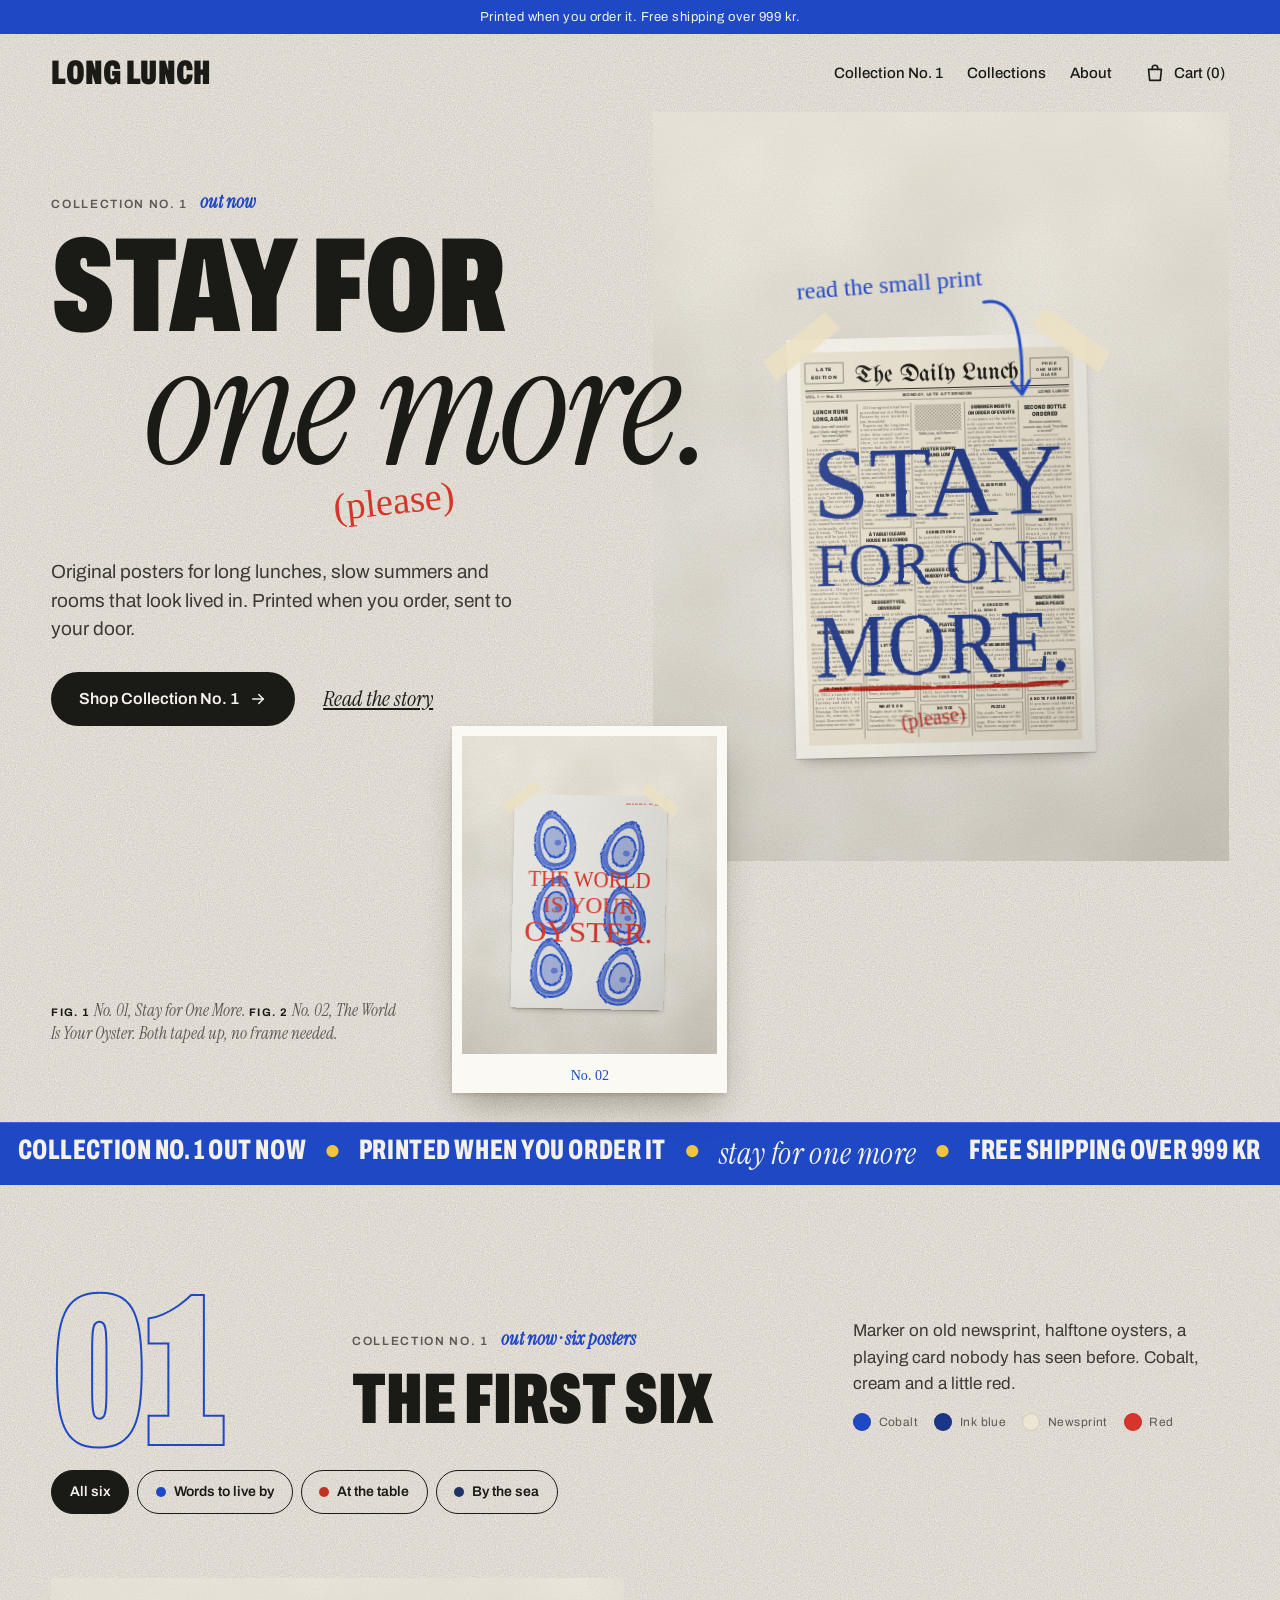
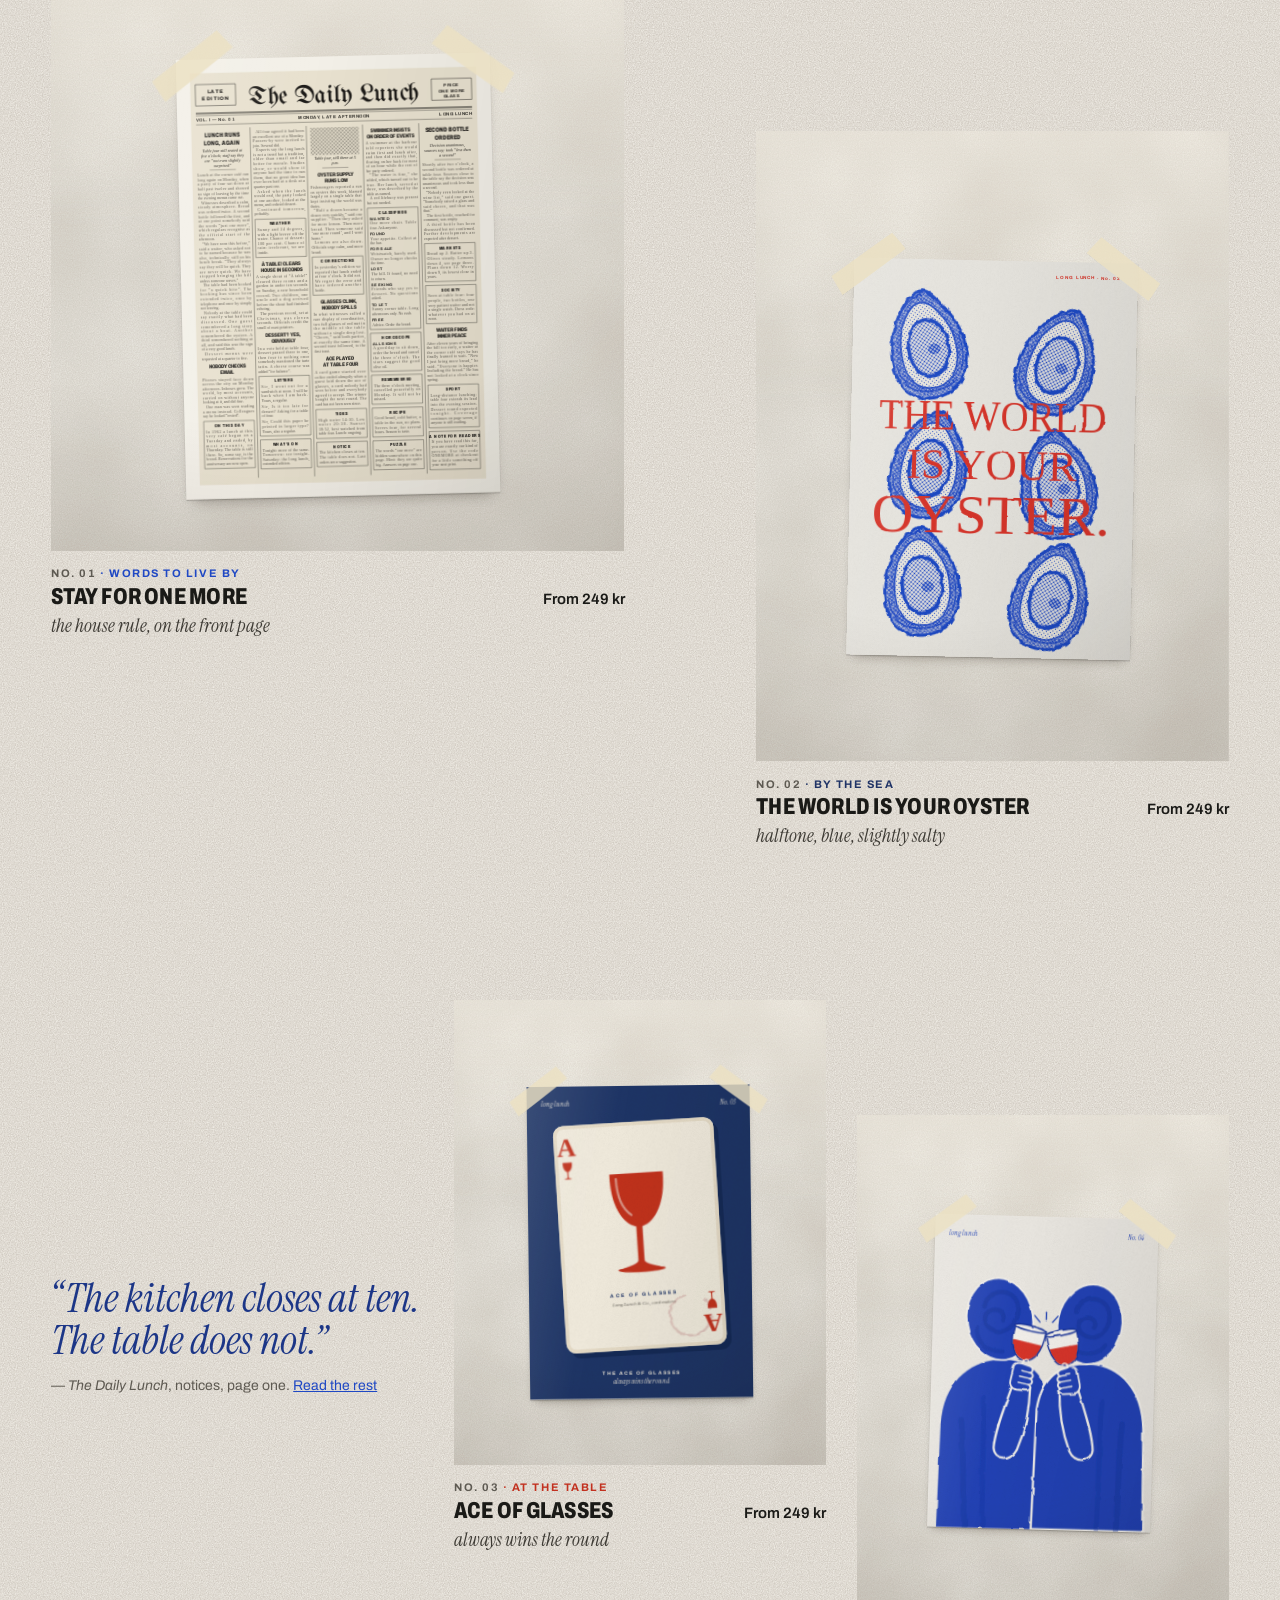
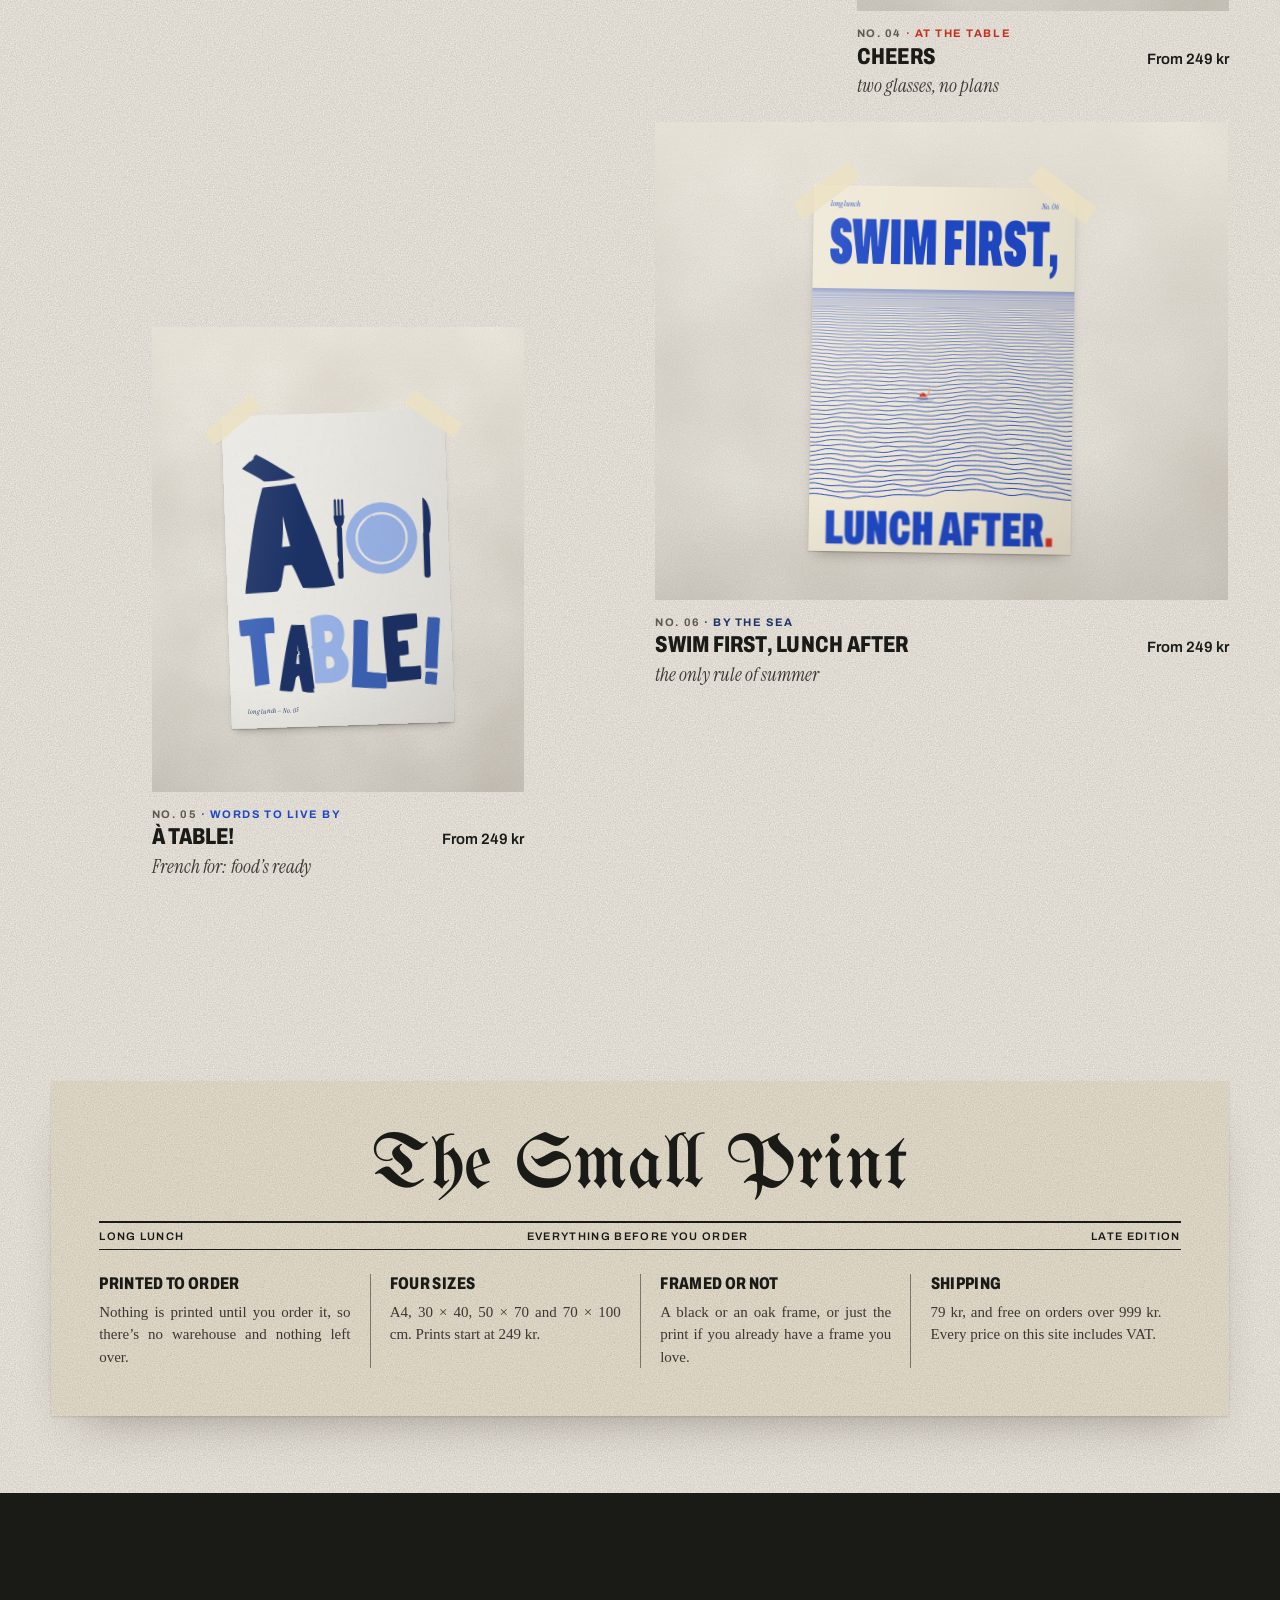
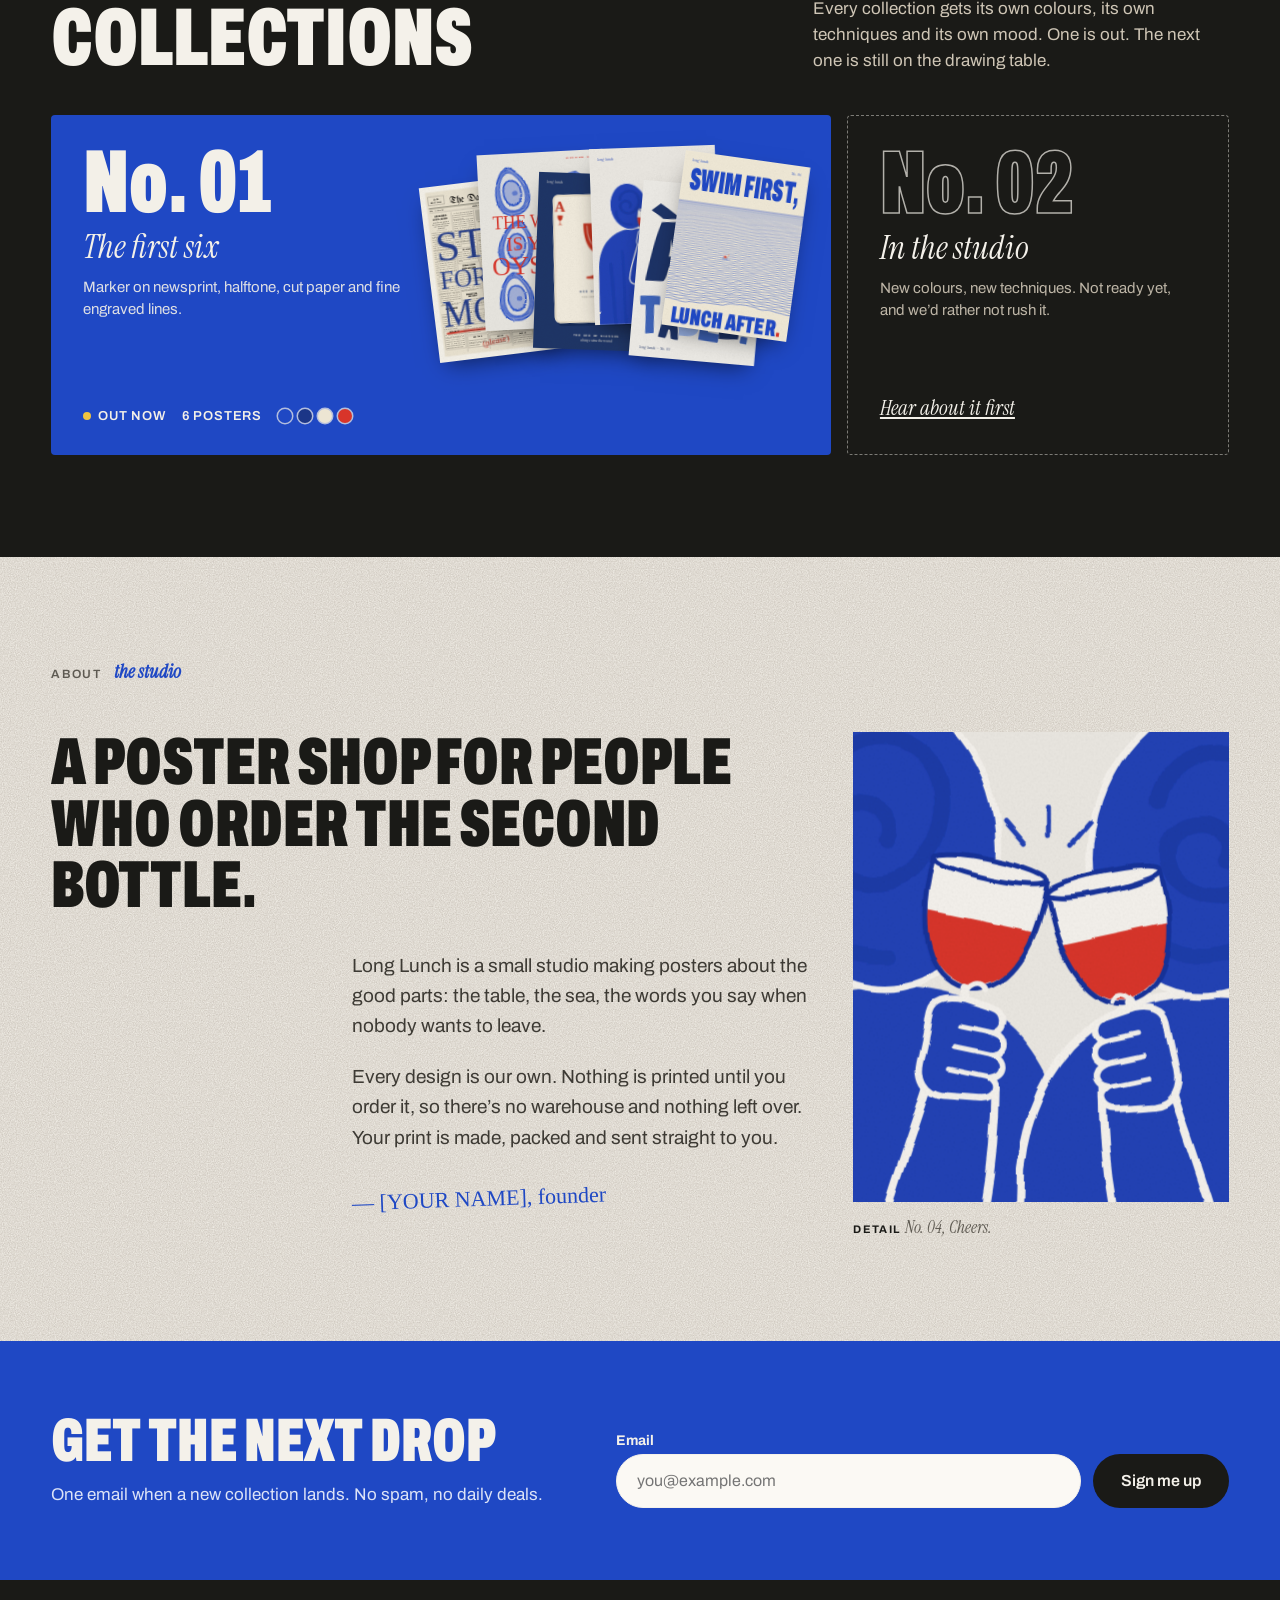
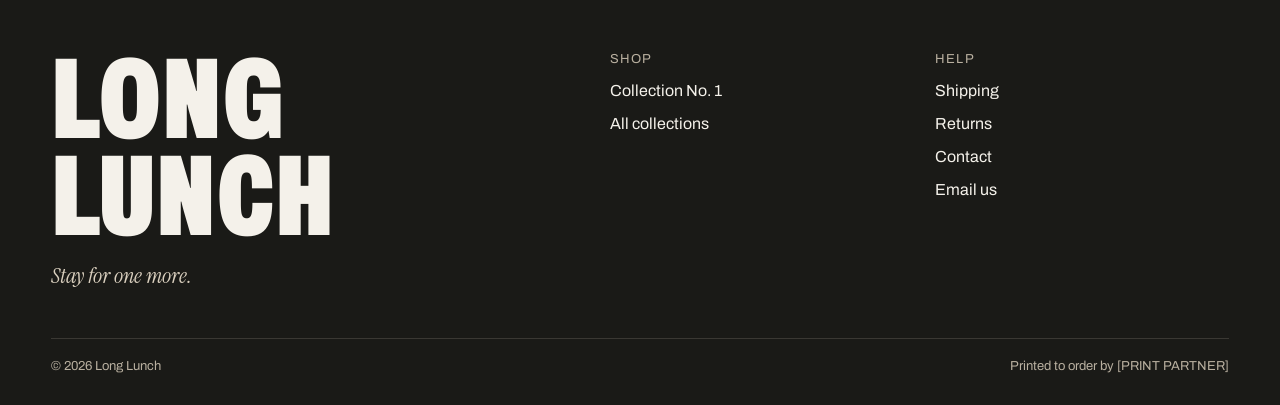
==== index.html @ 7302179b "Unpack site files from zip" ====
<!doctype html>
<html lang="en">
<head>
<meta charset="utf-8">
<meta name="viewport" content="width=device-width, initial-scale=1">
<title>Long Lunch — Original posters, printed to order</title>
<meta name="description" content="Original posters for long lunches, slow summers and rooms that look lived in. Printed when you order, sent to your door.">
<script>document.documentElement.classList.add('js');</script>
<link rel="preconnect" href="https://fonts.googleapis.com">
<link rel="preconnect" href="https://fonts.gstatic.com" crossorigin>
<link rel="stylesheet" href="https://fonts.googleapis.com/css2?family=Archivo:ital,wdth,wght@0,62..125,100..900;1,62..125,100..900&amp;family=Instrument+Serif:ital@0;1&amp;family=Londrina+Solid:wght@900&amp;family=Old+Standard+TT:ital,wght@0,400;0,700;1,400&amp;family=Permanent+Marker&amp;family=UnifrakturMaguntia&amp;display=swap">
<link rel="stylesheet" href="css/style.css">
</head>
<body>
<a class="skip" href="#main">Skip to content</a>

<div class="topbar">Printed when you order it. Free shipping over 999&nbsp;kr.</div>

<header class="site-header wrap">
  <a class="logo" href="index.html">LONG LUNCH</a>
  <div class="header-right">
    <nav class="main-nav" aria-label="Main">
      <a href="#collection-1">Collection No. 1</a>
      <a href="#collections">Collections</a>
      <a href="#about">About</a>
    </nav>
    <a class="cart" href="cart.html" aria-label="Cart">
      <svg aria-hidden="true" width="22" height="22" viewBox="0 0 24 24" fill="none" stroke="currentColor" stroke-width="1.8" stroke-linejoin="round" stroke-linecap="round"><path d="M5 8h14l-1.2 12H6.2L5 8z"/><path d="M9 8V6.5a3 3 0 0 1 6 0V8"/></svg>
      <span>Cart (<span data-cart-count>0</span>)</span>
    </a>
  </div>
</header>

<main id="main">

  <!-- Hero: the headline runs across the wall the poster hangs on -->
  <section class="hero wrap" aria-labelledby="hero-title">
    <div class="hero-type" data-reveal>
      <p class="kicker">Collection No. 1 <em>out now</em></p>
      <h1 id="hero-title" class="hero-title">
        <span class="ht-sans">Stay for</span>
        <span class="ht-serif">one more.</span>
      </h1>
      <span class="marker hero-please" aria-hidden="true">(please)</span>
    </div>

    <div class="hero-copy" data-reveal>
      <p class="lede">Original posters for long lunches, slow summers and rooms that look lived in. Printed when you order, sent to your door.</p>
      <div class="hero-actions">
        <a class="btn" href="#collection-1">Shop Collection No. 1
          <svg aria-hidden="true" width="18" height="18" viewBox="0 0 24 24" fill="none" stroke="currentColor" stroke-width="2" stroke-linecap="round" stroke-linejoin="round"><path d="M5 12h14"/><path d="M13 6l6 6-6 6"/></svg>
        </a>
        <a class="link-serif" href="#about">Read the story</a>
      </div>
    </div>

    <figure class="hero-fig hero-fig-main" data-reveal>
      <a href="product.html?p=stay" aria-label="No. 01, Stay for One More. View poster.">
        <div data-scene="stay" data-vars="--py: 58%; --pw: .52; --ph: .62" data-note="read the small print" data-note-where="piece" data-note-color="#1F48C4"></div>
      </a>
    </figure>

    <figure class="hero-fig hero-fig-second" data-reveal>
      <a href="product.html?p=oyster" aria-label="No. 02, The World Is Your Oyster. View poster.">
        <div data-scene="oyster"></div>
      </a>
      <figcaption aria-hidden="true">No. 02</figcaption>
    </figure>

    <p class="fig-caption hero-caption"><b>Fig. 1</b>No. 01, Stay for One More. <b>Fig. 2</b>No. 02, The World Is Your Oyster. Both taped up, no frame needed.</p>

  </section>

  <!-- Ticker -->
  <div class="ticker">
    <p class="sr-only">Collection No. 1 is out now. Printed when you order it. Free shipping over 999 kr.</p>
    <div class="ticker-track" aria-hidden="true">
      <span>Collection No. 1 out now</span><span class="t-dot">●</span>
      <span>Printed when you order it</span><span class="t-dot">●</span>
      <span class="t-serif">stay for one more</span><span class="t-dot">●</span>
      <span>Free shipping over 999 kr</span><span class="t-dot">●</span>
      <span>Collection No. 1 out now</span><span class="t-dot">●</span>
      <span>Printed when you order it</span><span class="t-dot">●</span>
      <span class="t-serif">stay for one more</span><span class="t-dot">●</span>
      <span>Free shipping over 999 kr</span><span class="t-dot">●</span>
    </div>
  </div>

  <!-- Collection No. 1 -->
  <section id="collection-1" class="c1" aria-labelledby="c1-title">
    <div class="wrap">
      <header class="c1-head">
        <p class="c1-no" aria-hidden="true">01</p>
        <div class="c1-title" data-reveal>
          <p class="kicker">Collection No. 1 <em>out now · six posters</em></p>
          <h2 id="c1-title" class="display">The first six</h2>
        </div>
        <div class="c1-meta" data-reveal>
          <p>Marker on old newsprint, halftone oysters, a playing card nobody has seen before. Cobalt, cream and a little red.</p>
          <ul class="palette" aria-label="Colours in this collection">
            <li style="--c:#1F48C4">Cobalt</li>
            <li style="--c:#1C3687">Ink blue</li>
            <li style="--c:#ECE5D3">Newsprint</li>
            <li style="--c:#D8352A">Red</li>
          </ul>
        </div>
      </header>

      <div class="themes" role="group" aria-label="Filter by theme">
        <button type="button" class="chip" data-filter="" aria-pressed="true">All six</button>
        <button type="button" class="chip" data-filter="Words to live by" aria-pressed="false" style="--c:#1F48C4"><i aria-hidden="true"></i>Words to live by</button>
        <button type="button" class="chip" data-filter="At the table" aria-pressed="false" style="--c:#C2311F"><i aria-hidden="true"></i>At the table</button>
        <button type="button" class="chip" data-filter="By the sea" aria-pressed="false" style="--c:#1F3366"><i aria-hidden="true"></i>By the sea</button>
      </div>
      <p class="filter-note" role="status" data-filter-note hidden>
        Showing <strong data-filter-name></strong> ·
        <button type="button" class="text-button" data-filter-clear>Show all six</button>
      </p>

      <div class="ed-grid" data-poster-grid></div>
    </div>
  </section>

  <!-- The small print, set as a newspaper page -->
  <section class="smallprint wrap" aria-labelledby="sp-title">
    <div class="sp-sheet" data-reveal>
      <h2 id="sp-title" class="sp-title">The Small Print</h2>
      <p class="sp-dateline"><span>Long Lunch</span><span>Everything before you order</span><span>Late edition</span></p>
      <div class="sp-cols">
        <div><h3>Printed to order</h3><p>Nothing is printed until you order it, so there’s no warehouse and nothing left over.</p></div>
        <div><h3>Four sizes</h3><p>A4, 30 × 40, 50 × 70 and 70 × 100 cm. Prints start at 249 kr.</p></div>
        <div><h3>Framed or not</h3><p>A black or an oak frame, or just the print if you already have a frame you love.</p></div>
        <div><h3>Shipping</h3><p>79 kr, and free on orders over 999 kr. Every price on this site includes VAT.</p></div>
      </div>
    </div>
  </section>

  <!-- Collections index: one out, more to come -->
  <section id="collections" class="collections" aria-labelledby="coll-title">
    <div class="wrap c1">
      <div class="coll-head">
        <h2 id="coll-title" class="display">Collections</h2>
        <p>Every collection gets its own colours, its own techniques and its own mood. One is out. The next one is still on the drawing table.</p>
      </div>
      <ol class="coll-list">
        <li class="coll" data-reveal>
          <a class="coll-card" href="#collection-1">
            <span class="coll-text">
              <span class="coll-no">No. 01</span>
              <span class="coll-name">The first six</span>
              <span class="coll-desc">Marker on newsprint, halftone, cut paper and fine engraved lines.</span>
              <span class="coll-status">
                <span class="live">Out now</span>
                <span>6 posters</span>
                <span class="coll-dots" aria-hidden="true"><i style="--c:#1F48C4"></i><i style="--c:#1C3687"></i><i style="--c:#ECE5D3"></i><i style="--c:#D8352A"></i></span>
              </span>
            </span>
            <span class="coll-strip" data-coll-strip aria-hidden="true"></span>
          </a>
        </li>
        <li class="coll coll--next" data-reveal>
          <div class="coll-next">
            <span class="coll-no">No. 02</span>
            <span class="coll-name">In the studio</span>
            <span class="coll-desc">New colours, new techniques. Not ready yet, and we’d rather not rush it.</span>
            <a href="#newsletter">Hear about it first</a>
          </div>
        </li>
      </ol>
    </div>
  </section>

  <!-- Story -->
  <section id="about" class="about wrap" aria-labelledby="about-title">
    <p class="kicker">About <em>the studio</em></p>
    <h2 id="about-title" class="display about-title" data-reveal>A poster shop for people who order the second bottle.</h2>
    <figure class="about-fig" data-reveal>
      <div class="detail-crop" style="--fx: 50%; --fy: 44%"><div class="poster" data-poster="cheers"></div></div>
      <figcaption class="fig-caption"><b>Detail</b>No. 04, Cheers.</figcaption>
    </figure>
    <div class="about-copy" data-reveal>
      <p>Long Lunch is a small studio making posters about the good parts: the table, the sea, the words you say when nobody wants to leave.</p>
      <p>Every design is our own. Nothing is printed until you order it, so there’s no warehouse and nothing left over. Your print is made, packed and sent straight to you.</p>
      <p class="signature">— [YOUR NAME], founder</p>
    </div>
  </section>

  <!-- Newsletter -->
  <section id="newsletter" class="newsletter" aria-labelledby="nl-title">
    <div class="newsletter-inner wrap">
      <div class="newsletter-copy">
        <h2 id="nl-title" class="display">Get the next drop</h2>
        <p>One email when a new collection lands. No spam, no daily deals.</p>
      </div>
      <form class="newsletter-form" data-newsletter>
        <div class="field">
          <label for="email">Email</label>
          <input id="email" name="email" type="email" autocomplete="email" placeholder="you@example.com" required>
        </div>
        <button type="submit" class="btn">Sign me up</button>
        <p class="form-thanks" role="status" data-newsletter-thanks hidden>Thanks. We’ll save you a seat.</p>
      </form>
    </div>
  </section>

</main>

<footer class="site-footer">
  <div class="wrap footer-inner">
    <div class="footer-top">
      <div class="footer-brand">
        <p class="footer-logo">LONG<br>LUNCH</p>
        <p class="footer-tag">Stay for one more.</p>
      </div>
      <nav class="footer-nav" aria-label="Footer">
        <div>
          <p class="footer-head">Shop</p>
          <a href="#collection-1">Collection No. 1</a>
          <a href="#collections">All collections</a>
        </div>
        <div>
          <p class="footer-head">Help</p>
          <a href="help.html#shipping">Shipping</a>
          <a href="help.html#returns">Returns</a>
          <a href="help.html#contact">Contact</a>
          <a href="mailto:longlunchcompany@gmail.com">Email us</a>
        </div>
        <div data-follow>
          <p class="footer-head">Follow</p>
          <a href="#" data-social="instagram" hidden>Instagram</a>
          <a href="#" data-social="pinterest" hidden>Pinterest</a>
        </div>
      </nav>
    </div>
    <div class="footer-bottom">
      <span>© 2026 Long Lunch</span>
      <span>Printed to order by [PRINT PARTNER]</span>
    </div>
  </div>
</footer>

<script src="js/posters.js"></script>
<script src="js/site.js"></script>
</body>
</html>
---- css/style.css ----
/* =========================================================
   Long Lunch — styles
   1. Tokens  2. Base  3. Header  4. Type & buttons
   5. Scenes (how posters are staged)  6. Home sections
   7. Product page  8. Motion  9. Small screens
   ========================================================= */

/* ---------- 1. Tokens ---------- */

:root {
  --paper: #F4F1EA;
  --newsprint: #ECE5D3;
  --ink: #1A1A17;
  --cobalt: #1F48C4;
  --ink-blue: #1C3687;
  --navy: #1F3366;
  --red: #D8352A;
  --body: #3D3A34;
  --muted: #5E5A52;
  --line: #D9D2C4;
  --sand: #E8E2D5;
  --cream: #FBF9F4;
  --on-ink: #F4F1EA;
  --on-ink-muted: #B9B0A0;

  --gutter: clamp(1rem, 4vw, 4rem);
  --sans: Archivo, "Helvetica Neue", Arial, sans-serif;
  --serif: "Instrument Serif", Georgia, serif;
  --marker: "Permanent Marker", "Marker Felt", cursive;
  --news: "Old Standard TT", Georgia, serif;
  --blackletter: UnifrakturMaguntia, "Old English Text MT", serif;

  --ease: cubic-bezier(.2, .7, .2, 1);

  /* fine paper grain and larger blotches, used on walls and the page */
  --grain: url("data:image/svg+xml,%3Csvg xmlns='http://www.w3.org/2000/svg' width='220' height='220'%3E%3Cfilter id='n'%3E%3CfeTurbulence type='fractalNoise' baseFrequency='.85' numOctaves='3' stitchTiles='stitch'/%3E%3CfeColorMatrix values='0 0 0 0 .35 0 0 0 0 .3 0 0 0 0 .25 0 0 0 .5 0'/%3E%3C/filter%3E%3Crect width='100%25' height='100%25' filter='url(%23n)'/%3E%3C/svg%3E");
  --blotch: url("data:image/svg+xml,%3Csvg xmlns='http://www.w3.org/2000/svg' width='600' height='600'%3E%3Cfilter id='b'%3E%3CfeTurbulence type='fractalNoise' baseFrequency='.008' numOctaves='3' stitchTiles='stitch'/%3E%3CfeColorMatrix values='0 0 0 0 .3 0 0 0 0 .24 0 0 0 0 .18 0 0 0 .55 -.12'/%3E%3C/filter%3E%3Crect width='100%25' height='100%25' filter='url(%23b)'/%3E%3C/svg%3E");
}

/* ---------- 2. Base ---------- */

* { box-sizing: border-box; }
html { scroll-behavior: smooth; }
body {
  margin: 0;
  background: var(--paper) var(--grain) repeat;
  background-size: 220px;
  color: var(--ink);
  font-family: var(--sans);
  font-stretch: 100%;
  -webkit-font-smoothing: antialiased;
}
a { color: var(--ink); }
a:hover { color: var(--cobalt); }
:focus-visible { outline: 2px solid var(--cobalt); outline-offset: 3px; }
[hidden] { display: none !important; }
img, svg { max-width: 100%; }

.wrap { max-width: 1440px; margin: 0 auto; padding-left: var(--gutter); padding-right: var(--gutter); }

.sr-only {
  position: absolute; width: 1px; height: 1px; padding: 0; margin: -1px;
  overflow: hidden; clip: rect(0 0 0 0); white-space: nowrap; border: 0;
}
.skip {
  position: absolute; left: 1rem; top: -4rem; z-index: 50;
  padding: .75rem 1rem; background: var(--ink); color: var(--on-ink); border-radius: 999px;
}
.skip:focus { top: 1rem; color: var(--on-ink); }

/* ---------- 3. Header ---------- */

.topbar {
  background: var(--cobalt);
  color: var(--on-ink);
  padding: 10px 1rem;
  text-align: center;
  font-size: 13px;
  letter-spacing: .04em;
}
.site-header {
  position: relative;
  z-index: 10;
  display: flex;
  flex-wrap: wrap;
  align-items: center;
  justify-content: space-between;
  gap: .25rem 2rem;
  padding-top: 1rem;
  padding-bottom: 1rem;
}
.logo {
  color: var(--ink);
  text-decoration: none;
  font-weight: 900;
  font-stretch: 62%;
  font-size: 34px;
  line-height: 1;
  letter-spacing: .01em;
  padding: 6px 0;
}
.header-right { display: flex; flex-wrap: wrap; align-items: center; gap: 0 1.75rem; }
.main-nav { display: flex; flex-wrap: wrap; gap: 0 1.5rem; font-size: 15px; font-weight: 500; }
.main-nav a { text-decoration: none; padding: 12px 0; }
.cart { display: inline-flex; align-items: center; gap: 8px; min-height: 44px; padding: 0 4px; text-decoration: none; font-size: 15px; font-weight: 500; }

/* ---------- 4. Type & buttons ---------- */

.display { margin: 0; font-weight: 900; font-stretch: 62%; line-height: .9; text-transform: uppercase; }

.kicker {
  margin: 0 0 1rem;
  display: flex;
  flex-wrap: wrap;
  align-items: baseline;
  gap: .25rem .75rem;
  font-size: 12px;
  font-weight: 600;
  letter-spacing: .14em;
  text-transform: uppercase;
  color: var(--muted);
}
.kicker em { font-family: var(--serif); font-size: 19px; letter-spacing: 0; text-transform: none; color: var(--cobalt); }

.marker { font-family: var(--marker); font-weight: 400; line-height: 1; }

.btn {
  display: inline-flex;
  align-items: center;
  justify-content: center;
  gap: 10px;
  min-height: 54px;
  padding: 0 1.75rem;
  border: 0;
  border-radius: 999px;
  background: var(--ink);
  color: var(--on-ink);
  text-decoration: none;
  font: 600 16px/1 var(--sans);
  cursor: pointer;
  transition: background .2s ease, transform .2s var(--ease);
}
.btn:hover { background: var(--cobalt); color: var(--on-ink); }
.btn:active { transform: translateY(1px); }
.btn svg { transition: transform .25s var(--ease); }
.btn:hover svg { transform: translateX(3px); }

.link-serif { font-family: var(--serif); font-style: italic; font-size: 22px; padding: 10px 0; }

.caption, .fig-caption {
  margin: .875rem 0 0;
  font-family: var(--serif);
  font-style: italic;
  font-size: 17px;
  line-height: 1.35;
  color: var(--muted);
}
.fig-caption b { font-family: var(--sans); font-style: normal; font-size: 11px; font-weight: 700; letter-spacing: .12em; text-transform: uppercase; color: var(--ink); margin-right: .35em; }

.text-button { border: 0; padding: 6px 0; background: none; color: var(--cobalt); font: inherit; text-decoration: underline; cursor: pointer; }

/* ---------- 5. Scenes ----------
   A scene is a small room the poster hangs in. Each poster has its
   own wall colour and set-up (see STAGING in js/site.js). Sizes use
   container units so a scene looks right at any size. */

.scene {
  position: relative;
  overflow: hidden;
  isolation: isolate;
  container-type: size;
  aspect-ratio: var(--ar, 4 / 5);
  background-color: var(--wall, #E8E0D0);
}
.stage { position: absolute; inset: 0; transition: transform .9s var(--ease); }
.stage::before {
  content: "";
  position: absolute;
  inset: 0;
  z-index: 0;
  background-image: var(--grain), var(--blotch);
  background-size: 220px, 140cqw;
  mix-blend-mode: multiply;
  opacity: .55;
  pointer-events: none;
}

.poster { width: 100%; aspect-ratio: 5 / 7; }
.poster svg { display: block; width: 100%; height: 100%; }

.piece {
  --pw: .52; --ph: .62; --px: 50%; --py: 52%; --rot: 0deg;
  position: absolute;
  z-index: 2;
  left: var(--px);
  top: var(--py);
  width: min(calc(var(--pw) * 100cqw), calc(var(--ph) * 74cqh));
  transform: translate(-50%, -50%) rotate(var(--rot));
  box-shadow:
    0 1px 2px rgba(30, 20, 10, .28),
    0 1.6cqw 3cqw -1cqw rgba(30, 20, 10, .32),
    0 5cqw 9cqw -4cqw rgba(30, 20, 10, .38);
  transition: width .45s var(--ease);
}
.piece--framed { border: max(4px, 1.5cqw) solid var(--frame, #1C1B18); background: var(--cream); }
.piece--framed .mat { padding: 8%; box-shadow: inset .4cqw .6cqw 1.2cqw rgba(40, 28, 16, .16); }
.piece--black { --frame: #1C1B18; }
.piece--oak {
  --frame: #B88A5A;
  border-image: linear-gradient(135deg, #C79A69, #A97A47 40%, #BE8F5C 70%, #A0703F) 1;
}
.piece--paper .mat { padding: 0; }
.piece--paper::after {
  content: "";
  position: absolute;
  inset: 0;
  background: linear-gradient(100deg, rgba(255, 255, 255, .12), rgba(255, 255, 255, 0) 35%, rgba(0, 0, 0, .07));
  pointer-events: none;
}
.piece--lean { top: auto; transform: translateX(-50%) rotate(var(--rot)); transform-origin: 50% 100%; }

.light, .light-back { position: absolute; inset: 0; z-index: 4; pointer-events: none; overflow: hidden; }
.light-back { z-index: 1; }
.light::before, .light::after, .light-back::before, .light-back::after { content: ""; position: absolute; pointer-events: none; }
.vignette {
  position: absolute; inset: 0; z-index: 5; pointer-events: none;
  background: radial-gradient(130% 100% at 38% 28%, rgba(0, 0, 0, 0) 50%, rgba(45, 30, 15, .16) 100%);
  mix-blend-mode: multiply;
}

/* Window light: a warm patch with soft window-bar shadows across wall and poster */
.scene--window .light-back::before {
  left: 34%; top: -12%; width: 82%; height: 92%;
  background: rgba(255, 240, 212, .42);
  transform: skewX(-22deg) rotate(4deg);
  filter: blur(18px);
  mix-blend-mode: screen;
}
.scene--window .light-back::after,
.scene--window .light::after {
  left: 34%; top: -12%; width: 82%; height: 92%;
  background:
    linear-gradient(90deg, transparent calc(50% - 1.1cqw), rgba(60, 40, 20, .26) calc(50% - 1.1cqw) calc(50% + 1.1cqw), transparent calc(50% + 1.1cqw)),
    linear-gradient(0deg, transparent calc(55% - 1.1cqw), rgba(60, 40, 20, .26) calc(55% - 1.1cqw) calc(55% + 1.1cqw), transparent calc(55% + 1.1cqw)),
    linear-gradient(90deg, rgba(60, 40, 20, .16) 0 2.2cqw, transparent 2.2cqw calc(100% - 2.2cqw), rgba(60, 40, 20, .16) calc(100% - 2.2cqw));
  transform: skewX(-22deg) rotate(4deg);
  filter: blur(5px);
  mix-blend-mode: multiply;
}
.scene--window .light::after { opacity: .4; }

/* Taped to the wall */
.scene--tape .piece { --pw: .6; --ph: .74; --rot: 1.2deg; box-shadow: 0 1px 1px rgba(0, 0, 0, .16), 0 1.4cqw 2.4cqw -1.4cqw rgba(30, 20, 10, .4); }
.tape {
  position: absolute;
  z-index: 3;
  width: 28%;
  aspect-ratio: 3.4 / 1;
  background: rgba(236, 225, 195, .82);
  box-shadow: 0 1px 2px rgba(0, 0, 0, .14);
  clip-path: polygon(3% 6%, 97% 0, 100% 90%, 1% 100%);
}
.tape-l { left: -9%; top: -1.5%; transform: rotate(-36deg); }
.tape-r { right: -9%; top: -1.5%; transform: rotate(38deg); }
.scene--tape .light-back::before {
  inset: 0;
  background: linear-gradient(180deg, rgba(255, 248, 235, .35), rgba(255, 255, 255, 0) 45%);
  mix-blend-mode: screen;
}

/* Leaning on an oak picture ledge, on a painted wall */
.ledge {
  position: absolute; z-index: 3; left: 8%; right: 8%; bottom: 24%; height: 3.4cqw;
  background: linear-gradient(#C99A64, #A3733C);
  box-shadow: 0 1.6cqw 2cqw -1cqw rgba(30, 15, 5, .5);
}
.ledge::before { content: ""; position: absolute; left: 0; right: 0; top: -1.4cqw; height: 1.4cqw; background: #B88752; }
.scene--ledge .piece { --pw: .5; --ph: .62; --rot: -1.8deg; bottom: calc(24% + 3.2cqw); }
.vase {
  position: absolute; z-index: 3; right: 15%; bottom: calc(24% + 3.2cqw);
  width: 7cqw; aspect-ratio: 2 / 3;
  background: linear-gradient(90deg, #EFE7D6, #F8F3EA 40%, #D9CFBC);
  border-radius: 42% 42% 16% 16%;
  box-shadow: .8cqw .6cqw 1.6cqw rgba(30, 15, 5, .3);
}
.scene--ledge .light-back::before {
  inset: 0;
  background: linear-gradient(170deg, rgba(255, 236, 215, .28), rgba(255, 255, 255, 0) 55%);
  mix-blend-mode: screen;
}

/* Clipped to a nail on a tiled wall */
.scene--clip .stage {
  background-image:
    linear-gradient(rgba(70, 60, 50, .1) 1px, transparent 1px),
    linear-gradient(90deg, rgba(70, 60, 50, .1) 1px, transparent 1px);
  background-size: 10cqw 10cqw;
  background-position: -1px 3cqw;
}
.scene--clip .piece { --pw: .56; --ph: .66; --py: 55%; --rot: .9deg; box-shadow: 1.8cqw 2.2cqw 0 rgba(40, 30, 20, .1), 0 1px 2px rgba(0, 0, 0, .2), 0 1.4cqw 2.6cqw -1.2cqw rgba(30, 20, 10, .38); }
.clip { position: absolute; z-index: 3; left: 50%; top: -9%; width: 13%; transform: translateX(-50%); overflow: visible; }

/* Leaning on the floor */
.floor {
  position: absolute; z-index: 1; left: 0; right: 0; bottom: 0; height: 16%;
  background: repeating-linear-gradient(98deg, #B98552 0 9cqw, #A97646 9cqw calc(9cqw + 2px));
}
.floor::after { content: ""; position: absolute; inset: 0; background: linear-gradient(rgba(40, 20, 5, .18), rgba(40, 20, 5, 0) 40%); }
.skirting { position: absolute; z-index: 1; left: 0; right: 0; bottom: 16%; height: 2.4cqw; background: #F7F2E8; border-bottom: 1px solid #CDBFA6; }
.scene--floor .piece { --pw: .54; --ph: .7; --px: 46%; --rot: -2.6deg; bottom: 11%; }
.books { position: absolute; z-index: 3; right: 10%; bottom: 13%; width: 18cqw; }
.books i { display: block; height: 2.6cqw; margin-top: .3cqw; border-radius: 1px; box-shadow: 0 .4cqw .8cqw rgba(30, 15, 5, .25); }
.books i:nth-child(1) { width: 86%; margin-left: 8%; background: #C2311F; }
.books i:nth-child(2) { width: 100%; background: #1F3366; }
.books i:nth-child(3) { width: 92%; margin-left: 3%; background: #E8DFC9; }

/* On an oak café table, seen from above, with a coffee */
.scene--table .stage {
  background:
    repeating-linear-gradient(90deg, rgba(70, 40, 15, 0) 0 24cqw, rgba(70, 40, 15, .35) 24cqw calc(24cqw + 1.5px)),
    repeating-linear-gradient(90deg, rgba(255, 240, 220, .05) 0 .9cqw, rgba(80, 45, 15, .06) .9cqw 2.1cqw, rgba(255, 240, 220, .03) 2.1cqw 3.4cqw),
    linear-gradient(160deg, #BE905E, #A9784A 60%, #9E6E42);
}
.scene--table .piece { --pw: .62; --ph: .78; --px: 46%; --py: 54%; --rot: -5deg; box-shadow: 0 1px 1px rgba(0, 0, 0, .22), .6cqw 1.6cqw 2.4cqw -.6cqw rgba(30, 15, 5, .45); }
.coffee-ring {
  position: absolute; z-index: 3; left: 9%; bottom: 7%;
  width: 22%; aspect-ratio: 1; border-radius: 50%;
  border: .7cqw solid rgba(125, 75, 35, .22);
  border-right-color: rgba(125, 75, 35, .08);
  filter: blur(.4px);
}
.cup {
  position: absolute; z-index: 3; right: -7%; top: -6%;
  width: 34cqw; aspect-ratio: 1; border-radius: 50%;
  background: radial-gradient(circle at 45% 40%, #FBF8F1, #E7E0D2 70%);
  box-shadow: 1.2cqw 2cqw 3cqw -.6cqw rgba(30, 15, 5, .5);
}
.cup::before {
  content: ""; position: absolute; left: 21%; top: 21%; width: 58%; height: 58%; border-radius: 50%;
  background: radial-gradient(circle at 46% 44%, #6B3E1E, #3A1F0D 62%, #2A160A);
  box-shadow: 0 0 0 3.2cqw #FBF8F1, 0 0 0 3.5cqw rgba(0, 0, 0, .08), .4cqw .8cqw 1.4cqw 3.2cqw rgba(30, 15, 5, .25);
}
.cup::after {
  content: ""; position: absolute; left: 6%; bottom: 14%; width: 15%; height: 9%;
  border-radius: 99px; background: #F6F2EA; transform: rotate(-38deg);
  box-shadow: .4cqw .6cqw 1cqw rgba(30, 15, 5, .3);
}
.scene--table .light-back::before {
  inset: 0;
  background: linear-gradient(135deg, rgba(255, 238, 210, .3), rgba(255, 255, 255, 0) 50%);
  mix-blend-mode: screen;
}

/* Hard afternoon sun on a sage wall */
.scene--sun .piece { --pw: .5; --ph: .62; --py: 50%; box-shadow: -2.2cqw 2.6cqw 0 rgba(40, 45, 30, .16), 0 1px 2px rgba(0, 0, 0, .2), 0 1.6cqw 3cqw -1.2cqw rgba(30, 30, 20, .35); }
.scene--sun .light-back::before {
  inset: -30%;
  background: linear-gradient(116deg, rgba(0, 0, 0, 0) 0 41%, rgba(255, 246, 222, .5) 41% 63%, rgba(0, 0, 0, 0) 63%);
  filter: blur(2px);
  mix-blend-mode: screen;
}
.scene--sun .light-back::after,
.scene--sun .light::after {
  inset: -30%;
  background: linear-gradient(116deg, rgba(30, 40, 20, .1) 0 41%, rgba(0, 0, 0, 0) 41% 63%, rgba(30, 40, 20, .12) 63%);
  mix-blend-mode: multiply;
}
.scene--sun .light::after { opacity: .6; }

/* The wall on the product page: taped when it's just the print, hung straight when framed */
.scene--room .piece { --px: 50%; --py: 47%; width: 45%; }
.scene--tape .piece--framed { --rot: 0deg !important; box-shadow: 0 1px 2px rgba(30, 20, 10, .28), 0 1.6cqw 3cqw -1cqw rgba(30, 20, 10, .32), 0 5cqw 9cqw -4cqw rgba(30, 20, 10, .38); }
.piece--framed .tape { display: none; }
.sideboard {
  position: absolute; z-index: 1; left: 12%; right: 12%; bottom: 10.4%; height: 9%;
  background: linear-gradient(#94633A, #7E5230);
  border-top: 1.6cqw solid #A8723F;
  box-shadow: 0 2cqw 3cqw -1.6cqw rgba(30, 15, 5, .5);
}
.scene--room .floor { height: 9%; }
.scene--room .skirting { bottom: 9%; }
.scene--room .vase { left: 18%; right: auto; bottom: 19.4%; width: 5cqw; }
.scene--room .books { right: 17%; bottom: 19.4%; width: 15cqw; }

/* Loupe: a magnifying circle that follows the cursor on poster cards */
.loupe {
  position: absolute;
  inset: 0;
  z-index: 6;
  container-type: size;
  pointer-events: none;
  clip-path: circle(0 at var(--lx, 50%) var(--ly, 50%));
  transition: clip-path .35s var(--ease);
}
.loupe .stage { transform: scale(2.5); transform-origin: var(--lx, 50%) var(--ly, 50%); transition: none; }
.loupe-ring {
  position: absolute;
  z-index: 7;
  left: var(--lx, 50%);
  top: var(--ly, 50%);
  width: 40cqw;
  aspect-ratio: 1;
  border-radius: 50%;
  border: 1.5px solid rgba(251, 249, 244, .95);
  box-shadow: 0 10px 30px rgba(20, 15, 10, .3), inset 0 0 0 1px rgba(0, 0, 0, .06);
  transform: translate(-50%, -50%) scale(.6);
  opacity: 0;
  pointer-events: none;
  transition: opacity .25s ease, transform .35s var(--ease);
}
.scene.is-looking .loupe { clip-path: circle(20cqw at var(--lx, 50%) var(--ly, 50%)); }
.scene.is-looking .loupe-ring { opacity: 1; transform: translate(-50%, -50%) scale(1); }

/* Handwritten notes on a couple of scenes */
.anno {
  position: absolute;
  z-index: 8;
  display: flex;
  align-items: center;
  gap: .3em;
  font-family: var(--marker);
  font-size: clamp(15px, 4.2cqw, 24px);
  color: var(--anno, var(--red));
  pointer-events: none;
  white-space: nowrap;
}
.anno svg { width: 2.2em; height: auto; overflow: visible; }
.anno--tr { right: 5%; top: 6%; transform: rotate(-5deg); }
.anno--bl { left: 6%; bottom: 6%; transform: rotate(-4deg); }
.anno--tl { left: 7%; top: 7%; transform: rotate(-4deg); }
.anno--tl svg { transform: rotate(78deg) translate(.2em, -.4em); }
/* sits on top of the frame, arrow curling down onto the paper */
/* note above the paper; the arrow curls down and lands on the newspaper, between the two strips of tape */
.anno--piece { right: 34%; bottom: calc(100% + 1.9em); line-height: 1; transform: rotate(-3deg); transform-origin: 100% 100%; }
.anno--piece svg { position: absolute; left: calc(100% - .2em); top: .3em; width: 2em; height: 6.4em; }

/* ---------- 6. Home sections ---------- */

/* Hero */
.hero {
  position: relative;
  display: grid;
  grid-template-columns: repeat(12, minmax(0, 1fr));
  column-gap: clamp(1rem, 2vw, 2rem);
  padding-top: clamp(1.5rem, 3vw, 2.5rem);
  padding-bottom: clamp(3rem, 6vw, 5.5rem);
}
.hero-type { grid-column: 1 / span 8; grid-row: 1; position: relative; z-index: 4; padding-top: clamp(.5rem, 3vw, 3rem); }
.hero-title { margin: 0; color: var(--ink); }
.ht-sans {
  display: block;
  font-weight: 900;
  font-stretch: 62%;
  font-size: clamp(4.2rem, 10.5vw, 10.5rem);
  line-height: .84;
  text-transform: uppercase;
  letter-spacing: -.005em;
}
.ht-serif {
  display: block;
  margin-left: .55em;
  margin-top: -.06em;
  font-family: var(--serif);
  font-style: italic;
  font-weight: 400;
  font-size: clamp(5rem, 13.2vw, 13.4rem);
  line-height: .86;
  letter-spacing: -.02em;
}
.hero-please {
  display: inline-block;
  margin-left: clamp(4.5rem, 22vw, 23rem);
  margin-top: .1em;
  color: var(--red);
  font-size: clamp(1.6rem, 3vw, 2.6rem);
  transform: rotate(-6deg);
}
.hero-copy { grid-column: 1 / span 5; grid-row: 2; align-self: start; margin-top: clamp(1.5rem, 3vw, 2.5rem); position: relative; z-index: 3; }
.lede { margin: 0; max-width: 31rem; font-size: 19px; line-height: 1.5; color: var(--body); }
.hero-actions { margin-top: 1.75rem; display: flex; flex-wrap: wrap; align-items: center; gap: .75rem 1.75rem; }

.hero-fig { margin: 0; position: relative; }
.hero-fig a { display: block; text-decoration: none; }
.hero-fig-main { grid-column: 7 / span 6; grid-row: 1 / span 3; margin-top: calc(-1 * clamp(1.5rem, 3vw, 2.5rem)); z-index: 1; }
.hero-fig-main .scene { --ar: 4 / 5.2; }
.hero-fig-second {
  grid-column: 5 / span 3;
  grid-row: 3;
  align-self: end;
  margin-bottom: clamp(-3rem, -4vw, -1rem);
  z-index: 2;
  padding: clamp(6px, .8vw, 12px) clamp(6px, .8vw, 12px) clamp(28px, 3vw, 44px);
  background: var(--cream);
  transform: rotate(-3deg);
  box-shadow: 0 2px 4px rgba(30, 20, 10, .14), 0 18px 34px -10px rgba(30, 20, 10, .35);
  transition: transform .5s var(--ease);
}
.hero-fig-second:hover { transform: rotate(-1.5deg) translateY(-4px); }
.hero-fig-second .scene { --ar: 4 / 5; }
.hero-fig-second figcaption {
  position: absolute; left: 0; right: 0; bottom: clamp(6px, .7vw, 12px);
  text-align: center; font-family: var(--marker); font-size: clamp(12px, 1.1vw, 16px); color: var(--cobalt);
}
.hero-caption { grid-column: 1 / span 4; grid-row: 3; align-self: end; max-width: 22rem; }
/* Ticker */
.ticker { background: var(--cobalt); color: var(--on-ink); overflow: hidden; border-top: 1px solid rgba(255, 255, 255, .15); }
.ticker-track { display: flex; width: max-content; animation: ticker 48s linear infinite; }
.ticker-track span {
  padding: .7rem 1.1rem;
  font-weight: 800;
  font-stretch: 62%;
  font-size: clamp(1.3rem, 2.2vw, 1.9rem);
  text-transform: uppercase;
  letter-spacing: .02em;
  white-space: nowrap;
}
.ticker-track .t-serif { font-family: var(--serif); font-style: italic; font-weight: 400; text-transform: none; font-size: clamp(1.4rem, 2.4vw, 2.1rem); }
.ticker-track .t-dot { color: #F0C341; padding-left: 0; padding-right: 0; }
.ticker:hover .ticker-track { animation-play-state: paused; }
@keyframes ticker { to { transform: translateX(-50%); } }

/* Collection No. 1 */
.c1 { padding-top: clamp(4rem, 8vw, 7rem); padding-bottom: clamp(4rem, 8vw, 7rem); }
.c1-head {
  display: grid;
  grid-template-columns: repeat(12, minmax(0, 1fr));
  column-gap: clamp(1rem, 2vw, 2rem);
  align-items: end;
  margin-bottom: clamp(1.5rem, 3vw, 2.5rem);
}
.c1-no {
  grid-column: 1 / span 3;
  margin: 0 0 -.12em;
  font-weight: 900;
  font-stretch: 62%;
  font-size: clamp(7rem, 17vw, 16rem);
  line-height: .78;
  color: transparent;
  -webkit-text-stroke: 2px var(--cobalt);
  letter-spacing: -.02em;
}
.c1-title { grid-column: 4 / span 5; }
.c1-title h2 { font-size: clamp(3.2rem, 5.6vw, 5.4rem); }
.c1-meta { grid-column: 9 / span 4; }
.c1-meta p { margin: 0 0 1rem; font-size: 17px; line-height: 1.55; color: var(--body); }

.palette { list-style: none; margin: 0; padding: 0; display: flex; flex-wrap: wrap; gap: .5rem 1rem; }
.palette li { display: flex; align-items: center; gap: .45rem; font-size: 12px; color: var(--muted); letter-spacing: .04em; }
.palette li::before { content: ""; width: 18px; height: 18px; border-radius: 50%; background: var(--c); box-shadow: inset 0 0 0 1px rgba(0, 0, 0, .12); }

.themes { display: flex; flex-wrap: wrap; gap: .5rem; margin-bottom: clamp(2.5rem, 5vw, 4rem); }
.chip {
  display: inline-flex; align-items: center; gap: .5rem;
  min-height: 44px; padding: 0 1.1rem;
  border: 1.5px solid var(--ink); border-radius: 999px;
  background: transparent; color: var(--ink);
  font: 600 14px var(--sans); cursor: pointer;
  transition: background .2s ease, color .2s ease;
}
.chip i { width: 10px; height: 10px; border-radius: 50%; background: var(--c, var(--ink)); }
.chip:hover { background: rgba(26, 26, 23, .06); }
.chip[aria-pressed="true"] { background: var(--ink); color: var(--on-ink); }
.chip[aria-pressed="true"] i { box-shadow: 0 0 0 2px var(--on-ink); }

/* Editorial poster grid */
.ed-grid {
  display: grid;
  grid-template-columns: repeat(12, minmax(0, 1fr));
  column-gap: clamp(1rem, 2.4vw, 2.5rem);
  row-gap: clamp(3rem, 6vw, 6rem);
  align-items: start;
}
.ed-grid > * { grid-column: 1 / -1; min-width: 0; }

.card { display: block; color: var(--ink); text-decoration: none; }
.card .scene { --ar: var(--card-ar, 4 / 5); }
.card:hover .stage { transform: scale(1.025); }
.card .loupe .stage, .card:hover .loupe .stage { transform: scale(2.5); }
.card-cap { margin-top: 1rem; display: grid; grid-template-columns: 1fr auto; column-gap: 1rem; align-items: baseline; }
.card-no { grid-column: 1 / -1; margin: 0 0 .35rem; font-size: 11px; font-weight: 700; letter-spacing: .14em; text-transform: uppercase; color: var(--muted); }
.card-no span { color: var(--c, var(--cobalt)); }
.card-title { margin: 0; font-weight: 800; font-stretch: 75%; font-size: clamp(21px, 1.8vw, 26px); line-height: 1.02; text-transform: uppercase; letter-spacing: .01em; }
.card-price { margin: 0; font-size: 15px; font-weight: 600; white-space: nowrap; }
.card-tag { grid-column: 1 / -1; margin: .3rem 0 0; font-family: var(--serif); font-style: italic; font-size: 19px; color: var(--body); }
.card-view {
  grid-column: 1 / -1;
  margin-top: .6rem;
  font-size: 13px; font-weight: 600; letter-spacing: .04em;
  color: var(--cobalt);
  opacity: 0; transform: translateX(-6px);
  transition: opacity .25s ease, transform .3s var(--ease);
}
.card:hover .card-view, .card:focus-visible .card-view { opacity: 1; transform: none; }

.pull { margin: 0; align-self: center; }
.pull blockquote { margin: 0; }
.pull p {
  margin: 0;
  font-family: var(--serif);
  font-style: italic;
  font-size: clamp(2rem, 3.2vw, 3.2rem);
  line-height: 1.02;
  color: var(--ink-blue);
}
.pull figcaption { margin-top: 1rem; font-size: 14px; color: var(--muted); }
.pull figcaption a { color: var(--cobalt); }

.filter-note { margin: 0 0 2rem; font-size: 16px; color: var(--body); }

/* Small print (as a newspaper page) */
.smallprint { padding-top: clamp(3rem, 6vw, 5rem); padding-bottom: clamp(3rem, 6vw, 5rem); }
.sp-sheet {
  background: var(--newsprint) var(--grain);
  background-size: 220px;
  padding: clamp(1.5rem, 4vw, 3rem);
  box-shadow: 0 1px 2px rgba(30, 20, 10, .12), 0 24px 50px -30px rgba(30, 20, 10, .45);
  transform: rotate(-.4deg);
}
.sp-title { margin: 0; text-align: center; font-family: var(--blackletter); font-weight: 400; font-size: clamp(2.6rem, 6vw, 5rem); line-height: 1; }
.sp-dateline {
  margin: .9rem 0 1.5rem;
  padding: .45rem 0;
  border-top: 2px solid var(--ink);
  border-bottom: 1px solid var(--ink);
  display: flex; flex-wrap: wrap; justify-content: space-between; gap: .25rem 1rem;
  font-size: 11px; font-weight: 600; letter-spacing: .12em; text-transform: uppercase;
}
.sp-cols { display: grid; grid-template-columns: repeat(auto-fit, minmax(200px, 1fr)); }
.sp-cols > div { padding: 0 clamp(.75rem, 1.5vw, 1.5rem); border-left: 1px solid rgba(26, 26, 23, .5); }
.sp-cols > div:first-child { border-left: 0; padding-left: 0; }
.sp-cols h3 { margin: 0 0 .5rem; font-weight: 800; font-stretch: 75%; font-size: 17px; text-transform: uppercase; letter-spacing: .02em; }
.sp-cols p { margin: 0; font-family: var(--news); font-size: 15px; line-height: 1.5; color: #3B3833; text-align: justify; hyphens: auto; }

/* Collections index */
.collections { background: var(--ink); color: var(--on-ink); }
.coll-head { display: flex; flex-wrap: wrap; justify-content: space-between; align-items: flex-end; gap: 1rem 2rem; margin-bottom: 2.5rem; }
.coll-head h2 { font-size: clamp(3.2rem, 6.4vw, 6rem); }
.coll-head p { margin: 0; max-width: 26rem; font-size: 17px; line-height: 1.55; color: #CFC6B6; }
.coll-list { list-style: none; margin: 0; padding: 0; display: grid; grid-template-columns: repeat(12, minmax(0, 1fr)); gap: 1rem; }
.coll { grid-column: span 8; }
.coll--next { grid-column: span 4; }
.coll-card {
  position: relative;
  display: grid;
  grid-template-columns: minmax(0, 1fr) minmax(0, 1.15fr);
  gap: 1.5rem;
  height: 100%;
  min-height: 340px;
  padding: clamp(1.25rem, 2.5vw, 2rem);
  border-radius: 4px;
  background: var(--cobalt);
  color: #F3F0E8;
  text-decoration: none;
  overflow: hidden;
}
.coll-card:hover { color: #F3F0E8; }
.coll-text { display: flex; flex-direction: column; gap: .75rem; }
.coll-no { font-weight: 900; font-stretch: 62%; font-size: clamp(4rem, 7vw, 6.5rem); line-height: .8; }
.coll-name { font-family: var(--serif); font-style: italic; font-size: clamp(1.8rem, 2.6vw, 2.4rem); line-height: 1; }
.coll-desc { font-size: 15px; line-height: 1.5; opacity: .9; }
.coll-status { margin-top: auto; display: flex; flex-wrap: wrap; align-items: center; gap: .5rem 1rem; font-size: 13px; font-weight: 600; letter-spacing: .06em; text-transform: uppercase; }
.coll-status .live { display: inline-flex; align-items: center; gap: .45rem; }
.coll-status .live::before { content: ""; width: 8px; height: 8px; border-radius: 50%; background: #F0C341; }
.coll-dots { display: flex; gap: 6px; }
.coll-dots i { width: 14px; height: 14px; border-radius: 50%; background: var(--c); box-shadow: 0 0 0 1.5px rgba(243, 240, 232, .7); }
.coll-strip { position: relative; align-self: center; height: 100%; min-height: 260px; }
.coll-strip .thumb, .coll-strip .poster { display: block; }
.coll-strip .thumb {
  position: absolute;
  width: 34%;
  box-shadow: 0 10px 22px -8px rgba(0, 0, 0, .55);
  transition: transform .5s var(--ease);
}
.coll-strip .thumb:nth-child(1) { left: 0;   top: 12%; transform: rotate(-7deg); }
.coll-strip .thumb:nth-child(2) { left: 14%; top: 2%;  transform: rotate(-3deg); }
.coll-strip .thumb:nth-child(3) { left: 29%; top: 10%; transform: rotate(2deg); }
.coll-strip .thumb:nth-child(4) { left: 44%; top: 0;   transform: rotate(-2deg); }
.coll-strip .thumb:nth-child(5) { left: 56%; top: 14%; transform: rotate(5deg); }
.coll-strip .thumb:nth-child(6) { left: 66%; top: 4%;  transform: rotate(8deg); }
.coll-card:hover .thumb:nth-child(odd) { transform: rotate(-4deg) translateY(-8px); }
.coll-card:hover .thumb:nth-child(even) { transform: rotate(4deg) translateY(-4px); }
.coll-next {
  display: flex; flex-direction: column; gap: .75rem;
  height: 100%; min-height: 340px;
  padding: clamp(1.25rem, 2.5vw, 2rem);
  border: 1.5px dashed rgba(244, 241, 234, .45);
  border-radius: 4px;
}
.coll-next .coll-no { color: transparent; -webkit-text-stroke: 1.5px rgba(244, 241, 234, .7); }
.coll-next .coll-desc { color: #CFC6B6; }
.coll-next a { margin-top: auto; color: var(--on-ink); font-family: var(--serif); font-style: italic; font-size: 21px; }
.coll-next a:hover { color: #9DB2EE; }

/* About */
.about {
  display: grid;
  grid-template-columns: repeat(12, minmax(0, 1fr));
  column-gap: clamp(1rem, 2vw, 2rem);
  row-gap: 2rem;
  padding-top: clamp(4rem, 8vw, 7rem);
  padding-bottom: clamp(4rem, 8vw, 7rem);
}
.about .kicker { grid-column: 1 / -1; }
.about-title { grid-column: 1 / span 8; grid-row: 2; font-size: clamp(2.8rem, 5.2vw, 5rem); line-height: .92; position: relative; z-index: 2; }
.about-fig { grid-column: 9 / span 4; grid-row: 2 / span 2; margin: 0; }
.about-copy { grid-column: 4 / span 5; grid-row: 3; font-size: 19px; line-height: 1.6; color: var(--body); }
.about-copy p { margin: 0 0 1.25rem; }
.signature { margin-top: .5rem !important; font-family: var(--marker); font-size: 22px; color: var(--cobalt); transform: rotate(-2deg); display: inline-block; }
.detail-crop { position: relative; overflow: hidden; aspect-ratio: 4 / 5; background: #EAE7E1; }
.detail-crop .poster { position: absolute; left: 0; top: 0; transform-origin: var(--fx) var(--fy); transform: scale(2.2); }

/* Newsletter */
.newsletter { background: var(--cobalt); color: var(--on-ink); }
.newsletter-inner {
  display: flex; flex-wrap: wrap; align-items: flex-end; justify-content: space-between; gap: 2rem;
  padding-top: clamp(3rem, 6vw, 4.5rem); padding-bottom: clamp(3rem, 6vw, 4.5rem);
}
.newsletter-copy { flex: 1 1 360px; min-width: 0; }
.newsletter-copy h2 { font-size: clamp(2.8rem, 4.8vw, 4.4rem); line-height: .92; }
.newsletter-copy p { margin: .75rem 0 0; font-size: 17px; line-height: 1.55; color: #DCE3F7; }
.newsletter-copy .marker { display: inline-block; margin-top: .5rem; color: #F0C341; font-size: 20px; transform: rotate(-3deg); }
.newsletter-form { flex: 1 1 440px; min-width: 0; display: flex; flex-wrap: wrap; align-items: flex-end; gap: .75rem; }
.field { flex: 1 1 240px; display: flex; flex-direction: column; gap: 6px; }
.field label { font-size: 14px; font-weight: 700; }
.field input {
  min-height: 54px; padding: 0 1.25rem;
  border: 1.5px solid var(--on-ink); border-radius: 999px;
  background: var(--cream); color: var(--ink); font: 16px var(--sans);
}
.newsletter .btn { background: var(--ink); }
.newsletter .btn:hover { background: #000; }
.newsletter :focus-visible { outline-color: #F0C341; }
.form-thanks { flex-basis: 100%; margin: 0; font-family: var(--serif); font-style: italic; font-size: 21px; color: #F0C341; }

/* Footer */
.site-footer { background: var(--ink); color: var(--on-ink); }
.footer-inner { padding-top: clamp(3rem, 6vw, 4.5rem); padding-bottom: 2rem; }
.footer-top { display: flex; flex-wrap: wrap; justify-content: space-between; gap: 2.5rem; }
.footer-brand { flex: 1 1 320px; min-width: 0; }
.footer-logo { margin: 0; font-weight: 900; font-stretch: 62%; font-size: clamp(4rem, 9vw, 8rem); line-height: .84; }
.footer-tag { margin: 1rem 0 0; font-family: var(--serif); font-style: italic; font-size: 22px; color: #D9CFBE; }
.footer-nav { flex: 1 1 420px; min-width: 0; display: grid; grid-template-columns: repeat(auto-fit, minmax(130px, 1fr)); gap: 2rem; }
.footer-head { margin: 0 0 8px; font-size: 13px; letter-spacing: .08em; text-transform: uppercase; color: var(--on-ink-muted); }
.footer-nav a { display: block; padding: 8px 0; color: var(--on-ink); text-decoration: none; font-size: 16px; }
.footer-nav a:hover { color: #9DB2EE; }
.footer-bottom {
  margin-top: 3rem; padding-top: 1.25rem; border-top: 1px solid #3A3833;
  display: flex; flex-wrap: wrap; justify-content: space-between; gap: .75rem 2rem;
  font-size: 13px; color: var(--on-ink-muted);
}

/* ---------- 7. Product page ---------- */

.product-page { padding-top: .5rem; }
.breadcrumb { display: flex; flex-wrap: wrap; gap: 6px; margin-bottom: 1.25rem; font-size: 14px; color: var(--muted); }
.breadcrumb a, .breadcrumb span { padding: 4px 0; }
.breadcrumb a { color: var(--muted); }
.breadcrumb [aria-current] { color: var(--ink); }

.product { display: flex; flex-wrap: wrap; align-items: flex-start; gap: 2.5rem clamp(2rem, 5vw, 4rem); }
.product-media { flex: 1.4 1 520px; min-width: 0; }
.product-info { flex: 1 1 360px; min-width: 0; display: flex; flex-direction: column; gap: 1.5rem; }
@media (min-width: 1000px) { .product-info { position: sticky; top: 1.5rem; } }

.viewer { position: relative; }
.view { display: none; }
.view.is-active { display: block; animation: view-in .45s var(--ease); }
@keyframes view-in { from { opacity: 0; } to { opacity: 1; } }
.view .scene { --ar: 4 / 4.6; }

.scene--close { background: #EAE7E1; cursor: zoom-in; }
.close-art { position: absolute; inset: 0; display: grid; place-items: center; }
.close-art .poster { width: 100%; height: auto; transform: scale(2.4); transform-origin: var(--fx, 50%) var(--fy, 50%); transition: transform-origin .2s linear; }

.scene--flat { background: var(--paper); }
.scene--flat .piece { --pw: .58; --ph: .72; --py: 50%; transition: none; }

.view-switch { display: flex; flex-wrap: wrap; gap: .5rem; margin-top: 1rem; }
.view-switch button {
  min-height: 44px; padding: 0 1rem;
  border: 1.5px solid var(--ink); border-radius: 999px;
  background: transparent; color: var(--ink);
  font: 600 14px var(--sans); cursor: pointer;
}
.view-switch button[aria-pressed="true"] { background: var(--ink); color: var(--on-ink); }

.product-title { font-size: clamp(3rem, 5vw, 4.75rem); }
.product-tag { margin: .5rem 0 0; font-family: var(--serif); font-style: italic; font-size: 22px; color: var(--body); }
.product-desc { margin: 0; font-size: 17px; line-height: 1.55; color: var(--body); }
.product-coll { display: flex; flex-wrap: wrap; align-items: center; gap: .5rem .9rem; margin: 0; font-size: 13px; color: var(--muted); }
.product-coll .coll-dots i { width: 12px; height: 12px; box-shadow: inset 0 0 0 1px rgba(0, 0, 0, .12); }

.price-row { display: flex; flex-wrap: wrap; align-items: baseline; gap: 4px 14px; }
.price { margin: 0; font-size: 28px; font-weight: 700; }
.price-note { margin: 0; font-size: 14px; color: var(--muted); }

.options { border: 0; margin: 0; padding: 0; min-width: 0; }
.options legend { padding: 0; margin-bottom: .75rem; font-size: 13px; font-weight: 700; letter-spacing: .08em; text-transform: uppercase; }
.opts { display: grid; gap: 8px; }
.opts-4 { grid-template-columns: repeat(4, minmax(0, 1fr)); }
.opts-3 { grid-template-columns: repeat(3, minmax(0, 1fr)); }
.opt {
  min-height: 52px; padding: 6px 4px;
  border: 1.5px solid var(--ink); border-radius: 10px;
  background: transparent; color: var(--ink);
  font-family: inherit; cursor: pointer;
  display: flex; flex-direction: column; align-items: center; justify-content: center; gap: 2px;
  transition: background .2s ease, color .2s ease;
}
.opt:hover { background: rgba(26, 26, 23, .06); }
.opt[aria-pressed="true"] { background: var(--ink); color: var(--on-ink); }
.opt-size { min-height: 72px; }
.opt .l { font-weight: 700; font-size: 15px; white-space: nowrap; }
.opt .s, .opt .p { font-size: 12px; white-space: nowrap; }
.opt .p { font-weight: 600; }
.opt-frame { flex-direction: row; gap: 8px; font-weight: 600; font-size: 14px; }
.swatch { width: 14px; height: 14px; flex: none; border-radius: 999px; border: 1px solid #8A8478; }

.buy { display: flex; flex-wrap: wrap; align-items: stretch; gap: 12px; }
.buy .btn { flex: 1 1 200px; min-height: 56px; font-size: 17px; }
.qty { display: flex; align-items: center; min-height: 56px; border: 1.5px solid var(--ink); border-radius: 999px; }
.qty button { width: 48px; height: 52px; border: 0; border-radius: 999px; background: transparent; color: var(--ink); font: 22px var(--sans); cursor: pointer; }
.qty output { min-width: 24px; text-align: center; font-weight: 700; font-size: 17px; }

.status { margin: 0; padding: 12px 16px; background: var(--sand); border-radius: 10px; font-size: 15px; line-height: 1.45; }

.details { border-bottom: 1px solid var(--line); }
.details details { border-top: 1px solid var(--line); }
.details summary { cursor: pointer; padding: 16px 0; font-weight: 600; font-size: 16px; }
.details p { margin: 0 0 16px; font-size: 16px; line-height: 1.55; color: var(--body); }

.related { padding-bottom: clamp(4rem, 7vw, 6rem); }
.related-head {
  display: flex; flex-wrap: wrap; justify-content: space-between; align-items: flex-end; gap: 1rem 2rem;
  margin-top: clamp(3rem, 5vw, 4rem); padding-top: clamp(3rem, 5vw, 4rem);
  border-top: 1px solid var(--line); margin-bottom: 2rem;
}
.related-head h2 { font-size: clamp(2.75rem, 4.5vw, 4rem); }
.ed-grid.is-uniform, .ed-grid.is-filtered { grid-template-columns: repeat(auto-fit, minmax(min(100%, 300px), 1fr)); }
.ed-grid.is-uniform > *, .ed-grid.is-filtered > * { grid-column: auto !important; margin-top: 0 !important; }
.ed-grid.is-uniform .scene, .ed-grid.is-filtered .scene { --ar: 4 / 5 !important; }
.ed-grid.is-filtered .pull { display: none; }

/* ---------- Cart and help pages ---------- */

.page { padding-top: clamp(1rem, 3vw, 2.5rem); padding-bottom: clamp(4rem, 8vw, 7rem); min-height: 50vh; }
.page-title { font-size: clamp(3.5rem, 8vw, 7rem); margin-bottom: clamp(2rem, 4vw, 3rem); }

.cart-empty { display: flex; flex-direction: column; align-items: flex-start; gap: 1.25rem; }
.cart-empty p { margin: 0; font-family: var(--serif); font-style: italic; font-size: 24px; color: var(--body); }
.cart-layout { display: flex; flex-wrap: wrap; align-items: flex-start; gap: 2rem clamp(2rem, 5vw, 4rem); }
.cart-list { flex: 2 1 480px; min-width: 0; list-style: none; margin: 0; padding: 0; border-top: 1px solid var(--line); }
.cart-row { display: grid; grid-template-columns: 96px minmax(0, 1fr) auto; gap: 1.25rem; align-items: start; padding: 1.25rem 0; border-bottom: 1px solid var(--line); }
.cart-thumb { display: block; background: #ECEAE3; padding: 10px; }
.cart-thumb .poster { box-shadow: 0 6px 12px -6px rgba(30, 20, 10, .4); }
.cart-no { margin: 0 0 .25rem; font-size: 11px; font-weight: 700; letter-spacing: .14em; text-transform: uppercase; color: var(--muted); }
.cart-title { margin: 0; font-weight: 800; font-stretch: 75%; font-size: 22px; text-transform: uppercase; line-height: 1.05; }
.cart-title a { text-decoration: none; }
.cart-opts { margin: .35rem 0 .75rem; font-size: 15px; color: var(--body); }
.cart-actions { display: flex; flex-wrap: wrap; align-items: center; gap: .5rem 1.25rem; }
.qty--small { min-height: 44px; }
.qty--small button { width: 42px; height: 42px; font-size: 20px; }
.cart-line { margin: 0; font-weight: 700; font-size: 17px; white-space: nowrap; }
.cart-summary { flex: 1 1 280px; min-width: 0; display: flex; flex-direction: column; gap: 1rem; padding: 1.5rem; background: var(--sand); border-radius: 4px; }
.cart-summary dl { margin: 0; display: flex; flex-direction: column; gap: .6rem; }
.cart-summary dl > div { display: flex; justify-content: space-between; gap: 1rem; font-size: 16px; }
.cart-summary dt, .cart-summary dd { margin: 0; }
.cart-total { padding-top: .75rem; border-top: 1px solid rgba(26, 26, 23, .25); font-weight: 700; font-size: 20px !important; }
.cart-total span { font-weight: 400; font-size: 13px; color: var(--muted); }
.cart-hint { margin: 0; font-family: var(--serif); font-style: italic; font-size: 18px; color: var(--cobalt); }
.cart-checkout { width: 100%; }
.cart-summary .link-serif { align-self: flex-start; font-size: 19px; }

.help-nav { display: flex; flex-wrap: wrap; gap: .5rem; margin-bottom: clamp(2.5rem, 5vw, 4rem); }
.help-nav a { display: inline-flex; align-items: center; min-height: 44px; padding: 0 1.1rem; border: 1.5px solid var(--ink); border-radius: 999px; text-decoration: none; font-weight: 600; font-size: 14px; }
.help-nav a:hover { background: var(--ink); color: var(--on-ink); }
.help-section {
  display: grid;
  grid-template-columns: repeat(12, minmax(0, 1fr));
  column-gap: clamp(1rem, 2vw, 2rem);
  row-gap: 1rem;
  padding: clamp(2rem, 4vw, 3rem) 0;
  border-top: 1px solid var(--line);
  scroll-margin-top: 1rem;
}
.help-section h2 { grid-column: 1 / span 4; font-size: clamp(2.4rem, 4vw, 3.6rem); }
.help-copy { grid-column: 6 / span 7; font-size: 18px; line-height: 1.6; color: var(--body); }
.help-copy p { margin: 0 0 1rem; }
.help-email { font-family: var(--serif); font-style: italic; font-size: 26px; color: var(--cobalt); overflow-wrap: anywhere; }
.help-email a, .status a { color: inherit; }
@media (max-width: 760px) {
  .help-section h2, .help-copy { grid-column: 1 / -1; }
  .cart-row { grid-template-columns: 72px minmax(0, 1fr); }
  .cart-line { grid-column: 2; }
}

/* ---------- Editorial grid placement (wider screens) ---------- */

@media (min-width: 680px) {
  .slot-x { grid-column: span 6; }
  .slot-a { grid-column: 1 / span 12; }
  .slot-b { grid-column: 1 / span 6; }
  .slot-c { grid-column: 7 / span 6; margin-top: clamp(3rem, 10vw, 8rem); }
  .slot-q { grid-column: 2 / span 10; }
  .slot-d { grid-column: 1 / span 6; }
  .slot-e { grid-column: 7 / span 6; margin-top: clamp(3rem, 10vw, 8rem); }
  .slot-f { grid-column: 1 / span 12; }
}
@media (min-width: 1000px) {
  .slot-x { grid-column: span 4; }
  .slot-a { grid-column: 1 / span 6; }
  .slot-b { grid-column: 8 / span 5; margin-top: clamp(6rem, 12vw, 12rem); }
  .slot-q { grid-column: 1 / span 4; }
  .slot-c { grid-column: 5 / span 4; margin-top: clamp(2rem, 4vw, 4rem); }
  .slot-d { grid-column: 9 / span 4; margin-top: clamp(7rem, 13vw, 12rem); }
  .slot-e { grid-column: 2 / span 4; }
  .slot-f { grid-column: 7 / span 6; margin-top: clamp(-8rem, -6vw, -3rem); }
}

/* ---------- 8. Motion ---------- */

.js [data-reveal] { opacity: 0; transform: translateY(28px); transition: opacity .9s ease, transform .9s var(--ease); }
.js [data-reveal].is-in { opacity: 1; transform: none; }
.js .card .scene { clip-path: inset(0 0 100% 0); transition: clip-path 1.1s var(--ease); }
.js .card.is-in .scene { clip-path: inset(0 0 0 0); }
.js .card[data-reveal] { transform: none; }

@media (prefers-reduced-motion: reduce) {
  html { scroll-behavior: auto; }
  .js [data-reveal], .js .card .scene { opacity: 1; transform: none; clip-path: none; transition: none; }
  .ticker-track { animation: none; flex-wrap: wrap; width: auto; }
  .stage, .piece, .loupe, .loupe-ring, .btn, .btn svg, .card-view, .hero-fig-second, .coll-strip .thumb { transition: none !important; }
  .card:hover .stage { transform: none; }
  .view.is-active { animation: none; }
}

/* ---------- 9. Small screens ---------- */

@media (max-width: 999px) {
  .hero { grid-template-columns: 1fr; }
  .hero-type, .hero-copy, .hero-fig-main, .hero-fig-second, .hero-caption { grid-column: 1; grid-row: auto; }
  .hero-fig-main { margin-top: 2rem; margin-left: calc(-1 * var(--gutter)); margin-right: calc(-1 * var(--gutter)); }
  .hero-fig-main .scene { --ar: 5 / 5.4; }
  .hero-fig-second { width: 40%; justify-self: end; margin-top: -12%; margin-right: 3%; margin-bottom: 0; }
  .hero-caption { max-width: none; margin-top: 1.25rem; }
  .c1-no { grid-column: 1 / -1; }
  .c1-title, .c1-meta { grid-column: 1 / -1; margin-top: 1rem; }
  .coll, .coll--next { grid-column: 1 / -1; }
  .about-title, .about-copy, .about-fig { grid-column: 1 / -1; grid-row: auto; }
  .about-fig { max-width: 420px; }
}
@media (max-width: 640px) {
  .sp-cols > div { border-left: 0; padding: .9rem 0 0; margin-top: .9rem; border-top: 1px solid rgba(26, 26, 23, .5); }
  .sp-cols > div:first-child { border-top: 0; margin-top: 0; padding-top: 0; }
  .sp-cols p { text-align: left; }
  .coll-card { grid-template-columns: 1fr; }
  .coll-strip { min-height: 200px; }
  .hero-please { margin-left: 1.2em; }
  .ht-serif { margin-left: .25em; }
}
@media (max-width: 440px) {
  .opts-4 { grid-template-columns: repeat(2, minmax(0, 1fr)); }
}
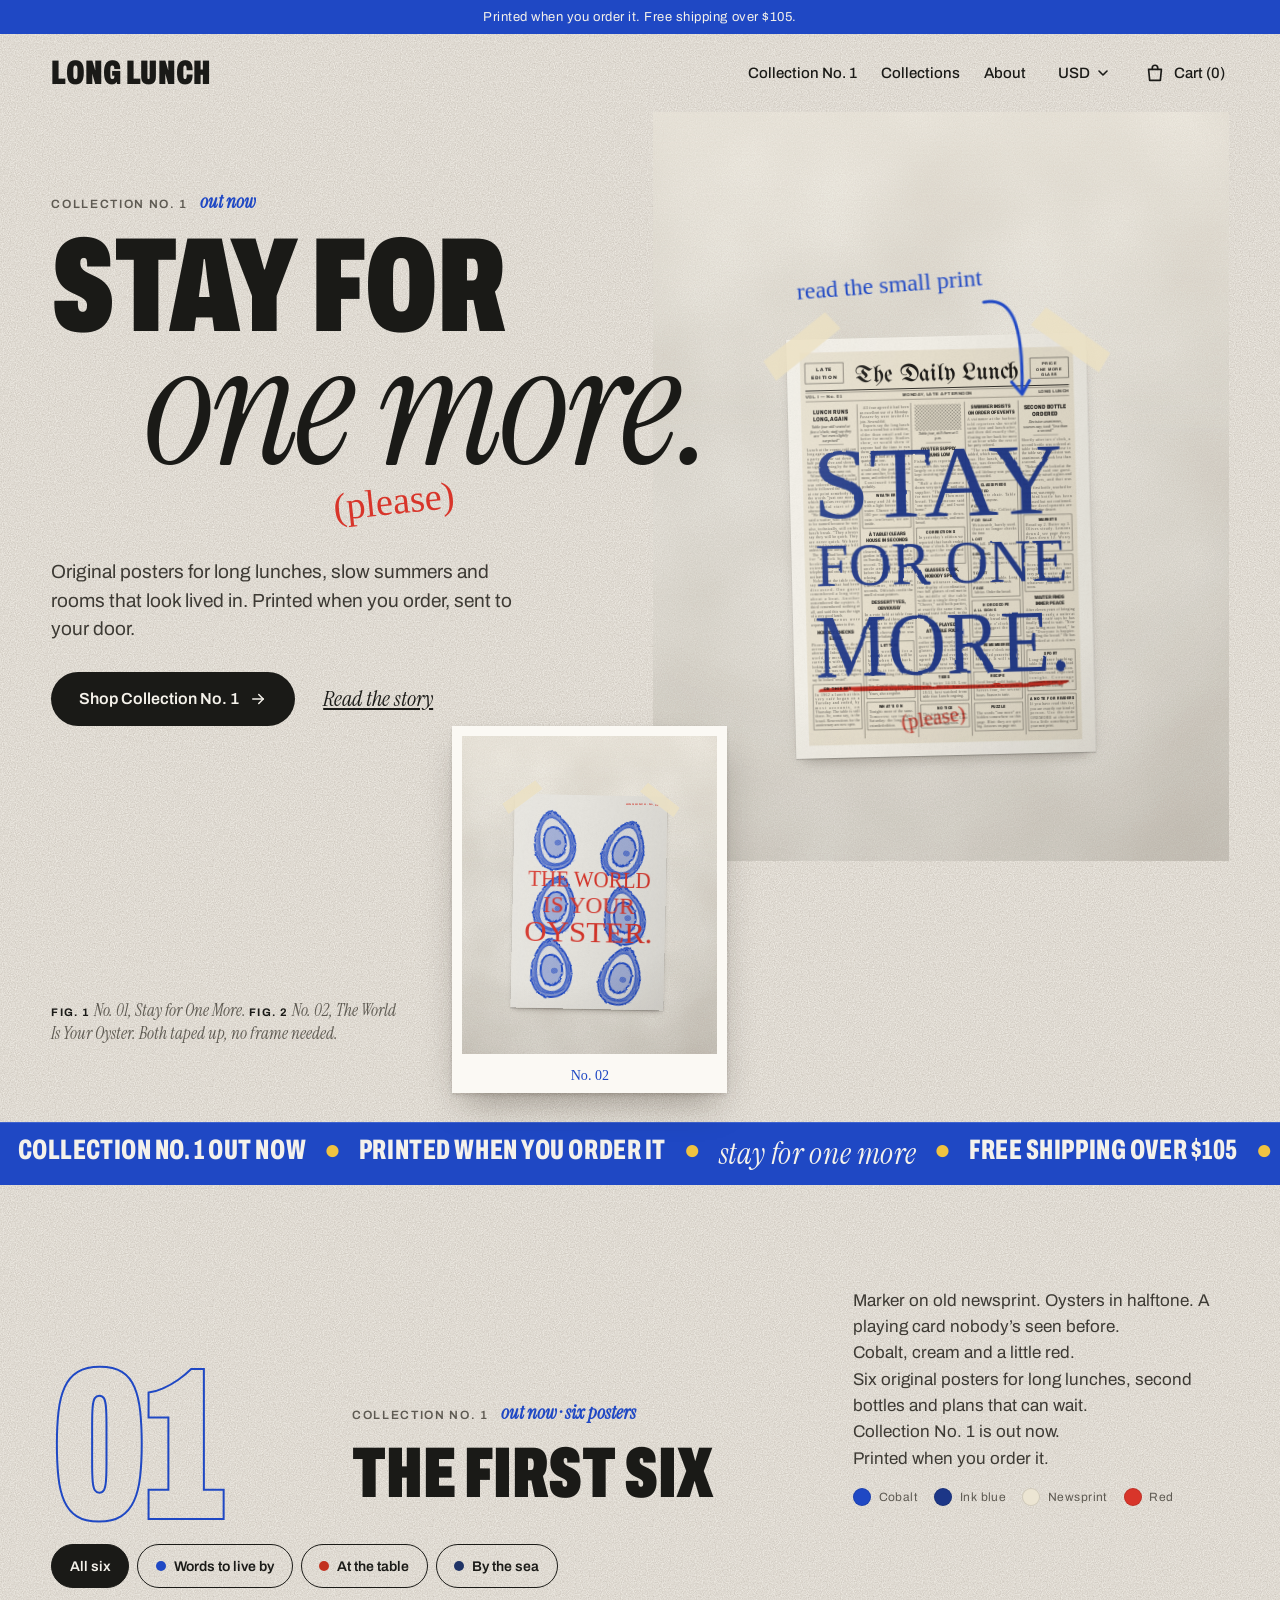
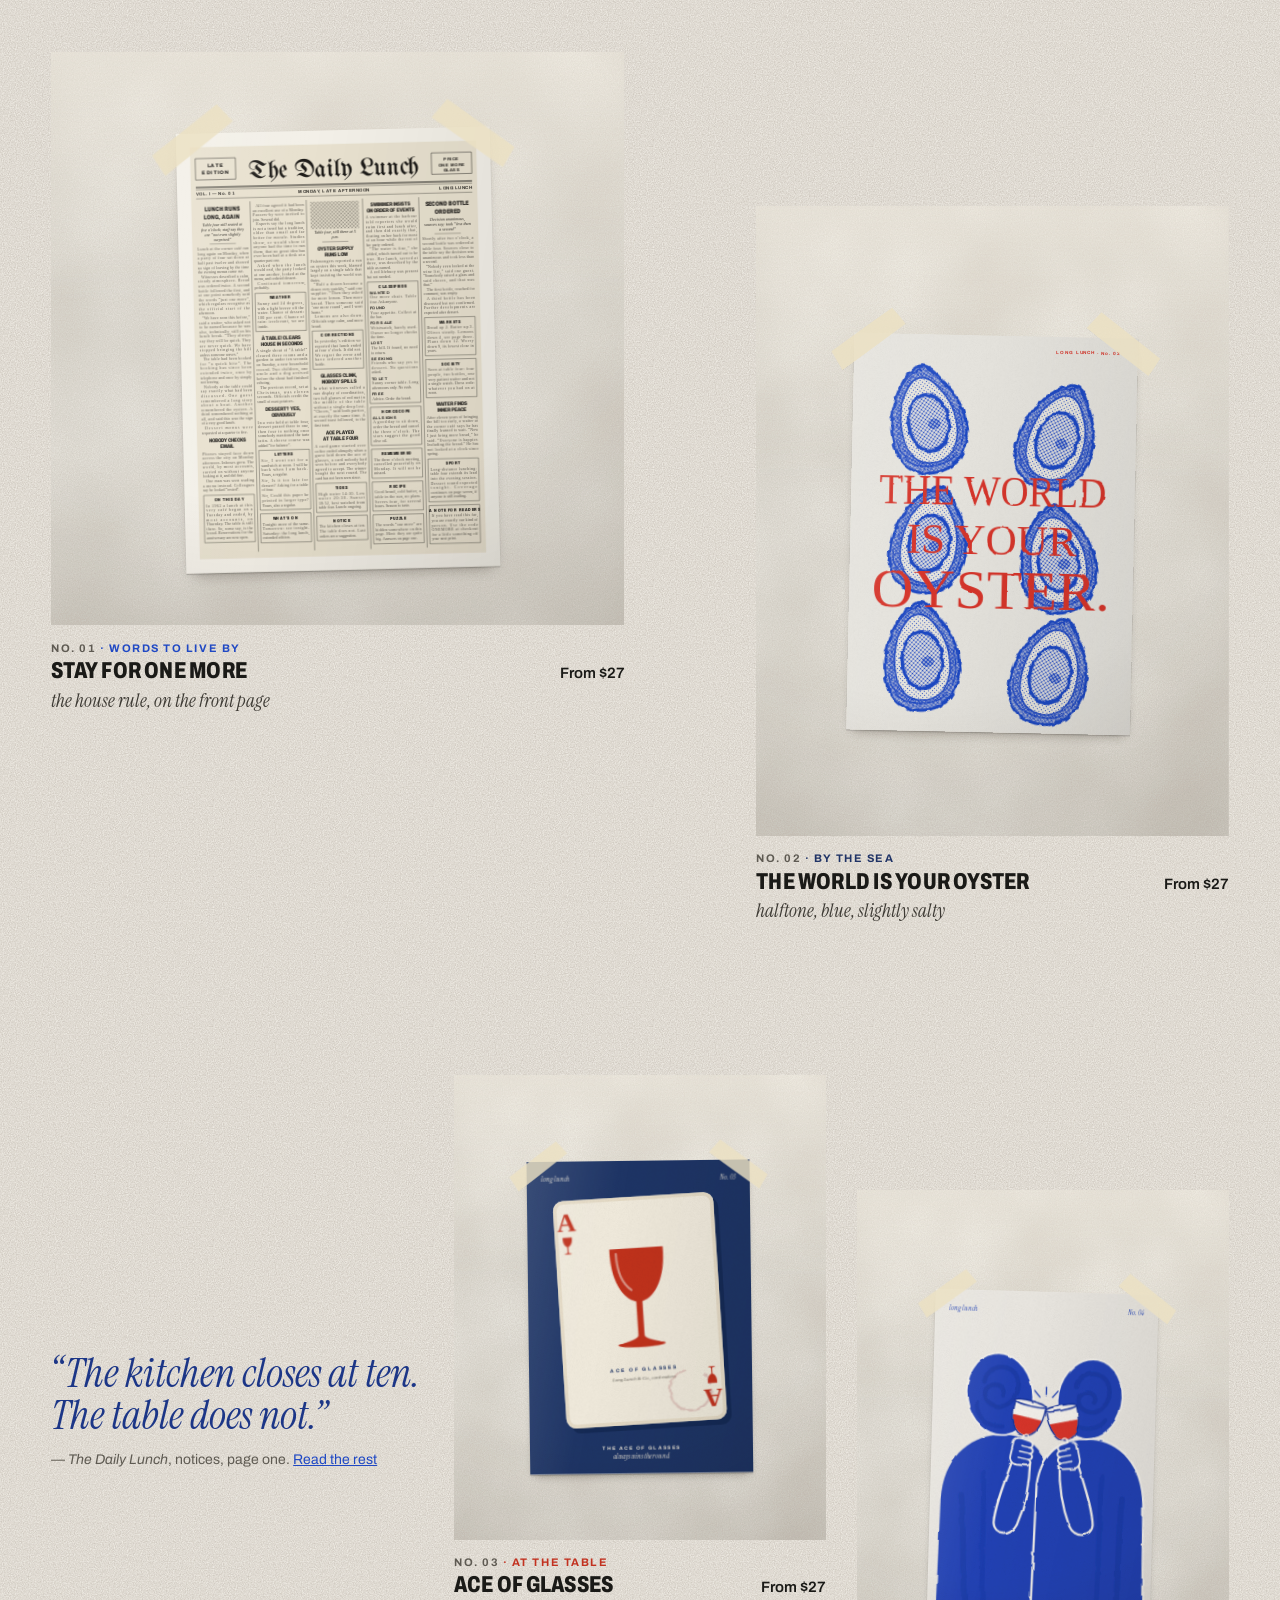
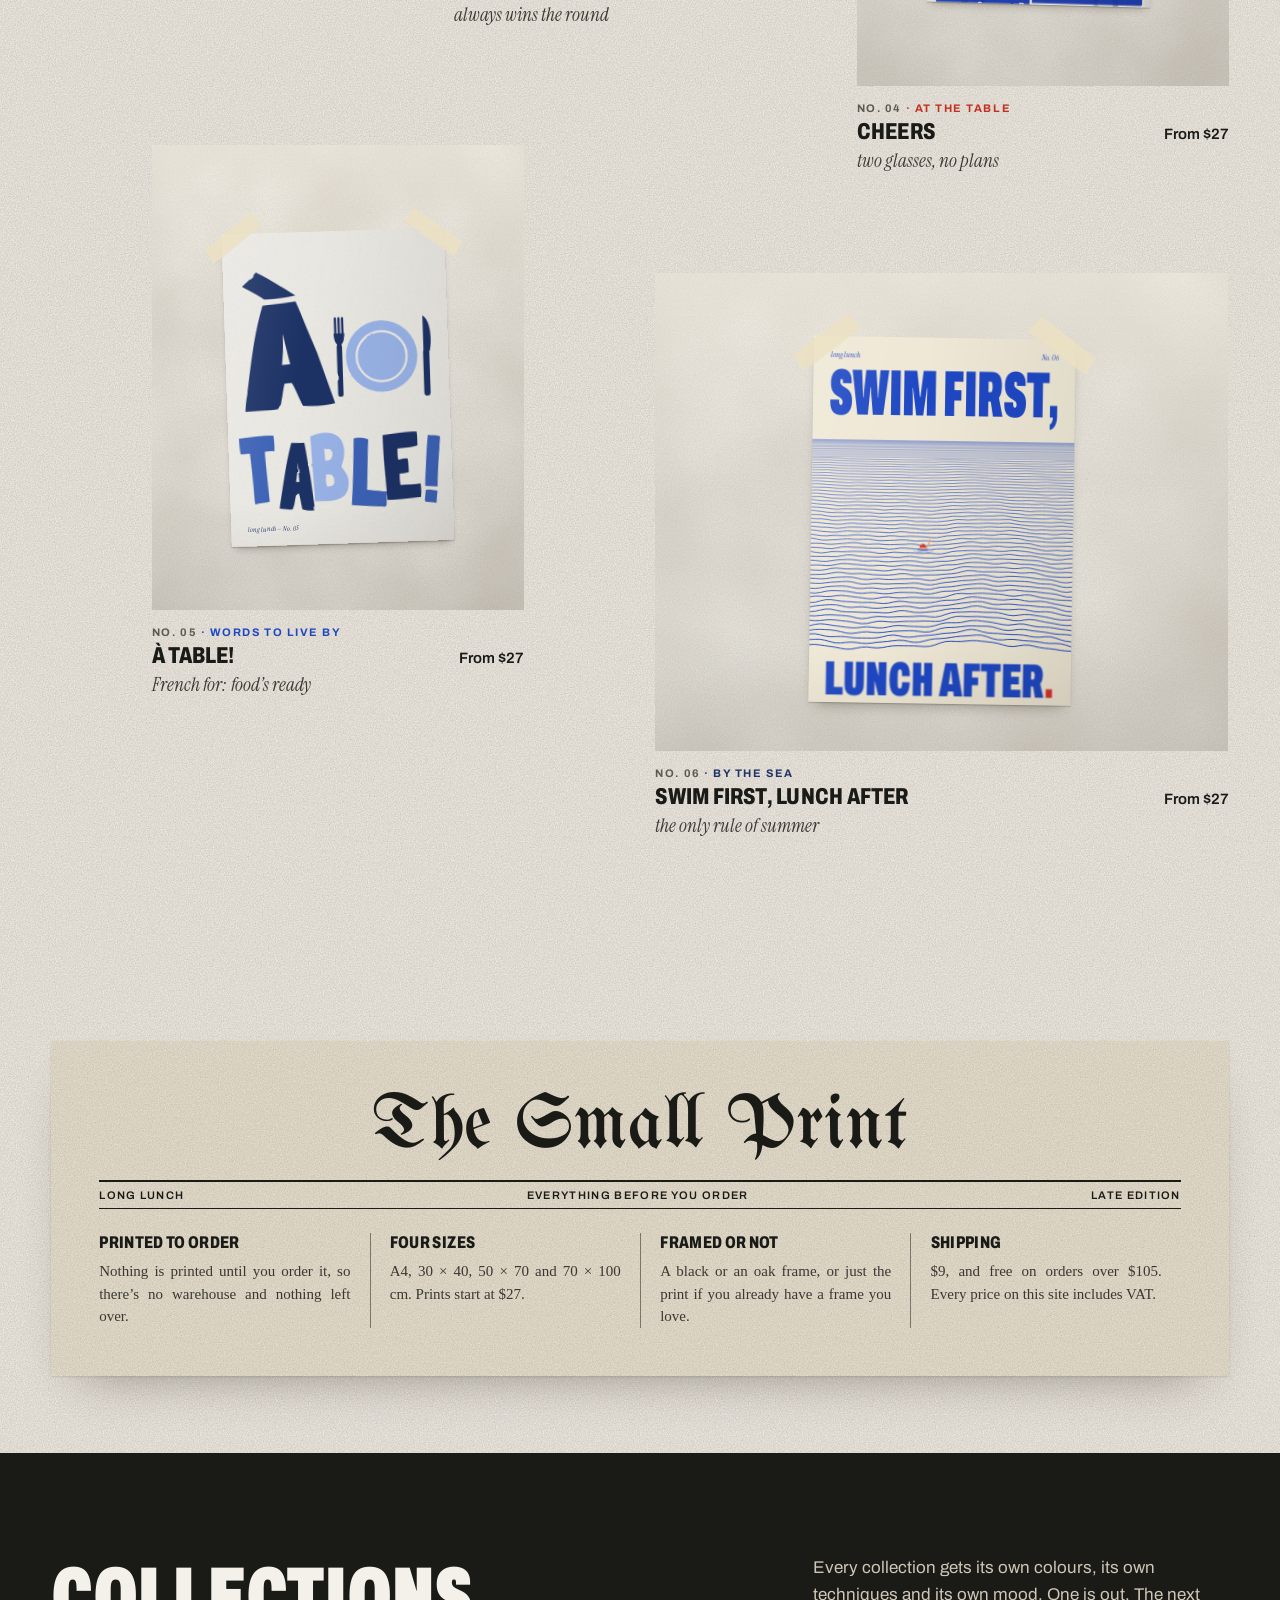
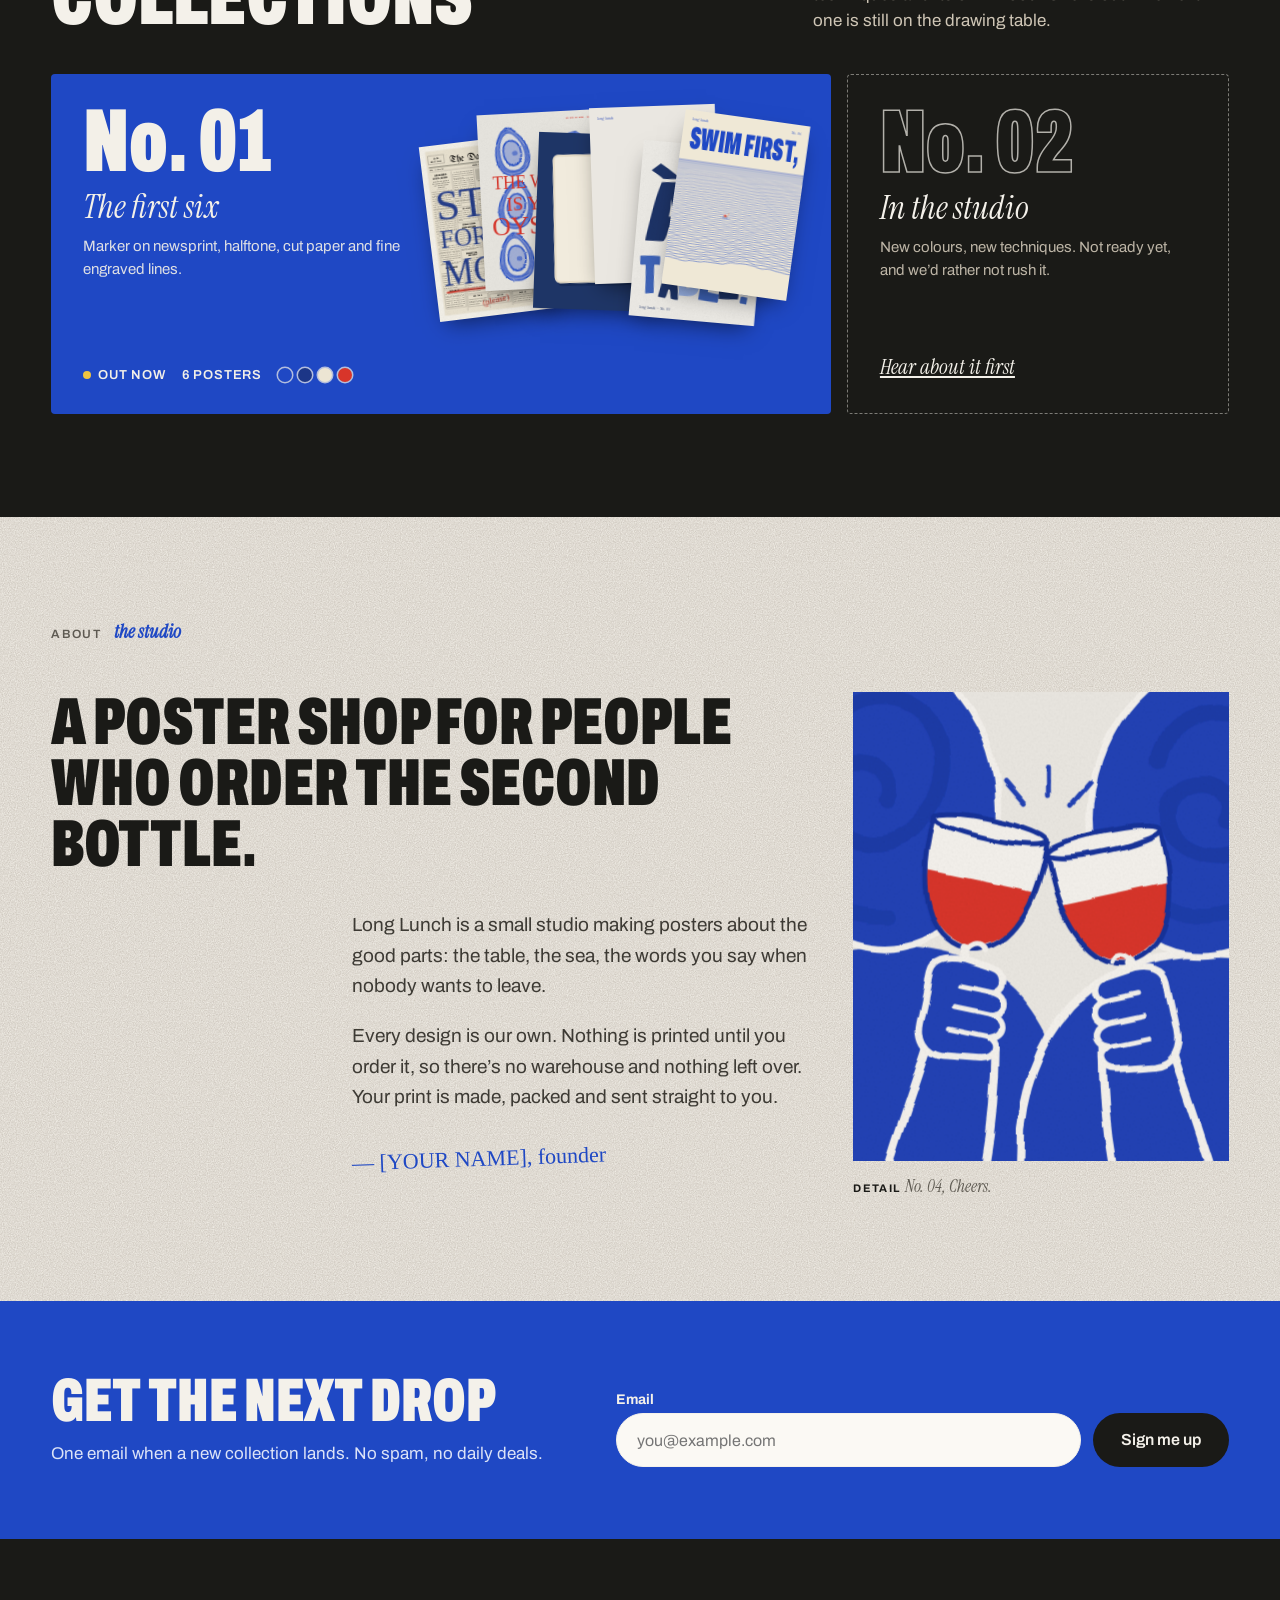
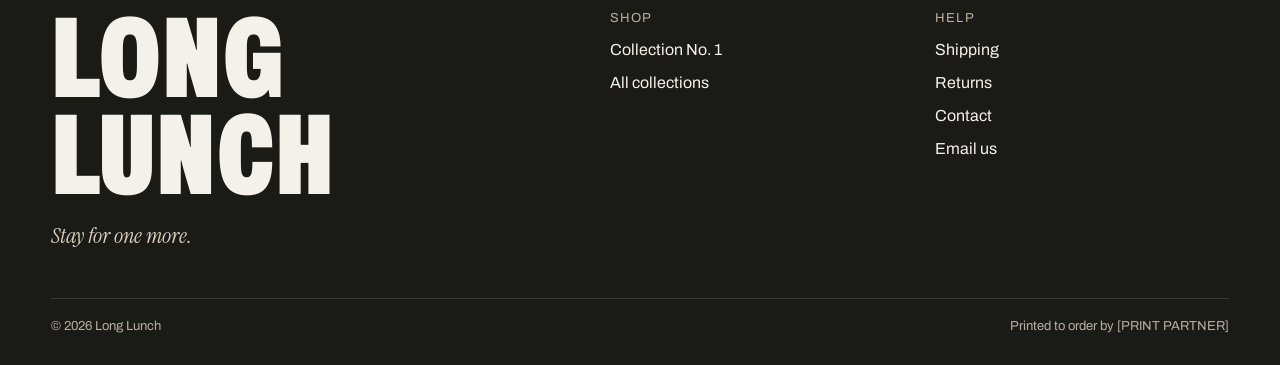
==== commit e30289df: "Unpack site files from zip" ====
--- a/index.html
+++ b/index.html
@@ -14,7 +14,7 @@
 <body>
 <a class="skip" href="#main">Skip to content</a>
 
-<div class="topbar">Printed when you order it. Free shipping over 999&nbsp;kr.</div>
+<div class="topbar">Printed when you order it. Free shipping over <span data-price="free">999&nbsp;kr</span>.</div>
 
 <header class="site-header wrap">
   <a class="logo" href="index.html">LONG LUNCH</a>
@@ -73,16 +73,16 @@
 
   <!-- Ticker -->
   <div class="ticker">
-    <p class="sr-only">Collection No. 1 is out now. Printed when you order it. Free shipping over 999 kr.</p>
+    <p class="sr-only">Collection No. 1 is out now. Printed when you order it. Free shipping over <span data-price="free">999&nbsp;kr</span>.</p>
     <div class="ticker-track" aria-hidden="true">
       <span>Collection No. 1 out now</span><span class="t-dot">●</span>
       <span>Printed when you order it</span><span class="t-dot">●</span>
       <span class="t-serif">stay for one more</span><span class="t-dot">●</span>
-      <span>Free shipping over 999 kr</span><span class="t-dot">●</span>
+      <span>Free shipping over <span data-price="free">999&nbsp;kr</span></span><span class="t-dot">●</span>
       <span>Collection No. 1 out now</span><span class="t-dot">●</span>
       <span>Printed when you order it</span><span class="t-dot">●</span>
       <span class="t-serif">stay for one more</span><span class="t-dot">●</span>
-      <span>Free shipping over 999 kr</span><span class="t-dot">●</span>
+      <span>Free shipping over <span data-price="free">999&nbsp;kr</span></span><span class="t-dot">●</span>
     </div>
   </div>
 
@@ -96,7 +96,7 @@
           <h2 id="c1-title" class="display">The first six</h2>
         </div>
         <div class="c1-meta" data-reveal>
-          <p>Marker on old newsprint, halftone oysters, a playing card nobody has seen before. Cobalt, cream and a little red.</p>
+          <p>Marker on old newsprint. Oysters in halftone. A playing card nobody’s seen before.<br>Cobalt, cream and a little red.<br>Six original posters for long lunches, second bottles and plans that can wait.<br>Collection No. 1 is out now.<br>Printed when you order it.</p>
           <ul class="palette" aria-label="Colours in this collection">
             <li style="--c:#1F48C4">Cobalt</li>
             <li style="--c:#1C3687">Ink blue</li>
@@ -128,9 +128,9 @@
       <p class="sp-dateline"><span>Long Lunch</span><span>Everything before you order</span><span>Late edition</span></p>
       <div class="sp-cols">
         <div><h3>Printed to order</h3><p>Nothing is printed until you order it, so there’s no warehouse and nothing left over.</p></div>
-        <div><h3>Four sizes</h3><p>A4, 30 × 40, 50 × 70 and 70 × 100 cm. Prints start at 249 kr.</p></div>
+        <div><h3>Four sizes</h3><p>A4, 30 × 40, 50 × 70 and 70 × 100 cm. Prints start at <span data-price="from">249&nbsp;kr</span>.</p></div>
         <div><h3>Framed or not</h3><p>A black or an oak frame, or just the print if you already have a frame you love.</p></div>
-        <div><h3>Shipping</h3><p>79 kr, and free on orders over 999 kr. Every price on this site includes VAT.</p></div>
+        <div><h3>Shipping</h3><p><span data-price="shipping">79&nbsp;kr</span>, and free on orders over <span data-price="free">999&nbsp;kr</span>. Every price on this site includes VAT.</p></div>
       </div>
     </div>
   </section>
--- a/css/style.css
+++ b/css/style.css
@@ -104,6 +104,22 @@
 .main-nav a { text-decoration: none; padding: 12px 0; }
 .cart { display: inline-flex; align-items: center; gap: 8px; min-height: 44px; padding: 0 4px; text-decoration: none; font-size: 15px; font-weight: 500; }
 
+/* Currency picker (added by js/site.js) */
+.currency { display: inline-flex; align-items: center; }
+.currency select {
+  min-height: 44px;
+  padding: 0 20px 0 4px;
+  border: 0;
+  background: transparent url("data:image/svg+xml,%3Csvg xmlns='http://www.w3.org/2000/svg' width='10' height='6' viewBox='0 0 10 6'%3E%3Cpath d='M1 1l4 4 4-4' fill='none' stroke='%231A1A17' stroke-width='1.6' stroke-linecap='round' stroke-linejoin='round'/%3E%3C/svg%3E") no-repeat right 4px center;
+  color: var(--ink);
+  font: 500 15px var(--sans);
+  letter-spacing: .02em;
+  cursor: pointer;
+  -webkit-appearance: none;
+  appearance: none;
+}
+.currency select:hover { color: var(--cobalt); }
+
 /* ---------- 4. Type & buttons ---------- */
 
 .display { margin: 0; font-weight: 900; font-stretch: 62%; line-height: .9; text-transform: uppercase; }
@@ -505,7 +521,7 @@
 /* Ticker */
 .ticker { background: var(--cobalt); color: var(--on-ink); overflow: hidden; border-top: 1px solid rgba(255, 255, 255, .15); }
 .ticker-track { display: flex; width: max-content; animation: ticker 48s linear infinite; }
-.ticker-track span {
+.ticker-track > span {
   padding: .7rem 1.1rem;
   font-weight: 800;
   font-stretch: 62%;
@@ -913,8 +929,8 @@
   .slot-q { grid-column: 1 / span 4; }
   .slot-c { grid-column: 5 / span 4; margin-top: clamp(2rem, 4vw, 4rem); }
   .slot-d { grid-column: 9 / span 4; margin-top: clamp(7rem, 13vw, 12rem); }
-  .slot-e { grid-column: 2 / span 4; }
-  .slot-f { grid-column: 7 / span 6; margin-top: clamp(-8rem, -6vw, -3rem); }
+  .slot-e { grid-column: 2 / span 4; margin-top: max(-10vw, -9rem); }
+  .slot-f { grid-column: 7 / span 6; margin-top: 0; }
 }
 
 /* ---------- 8. Motion ---------- */
